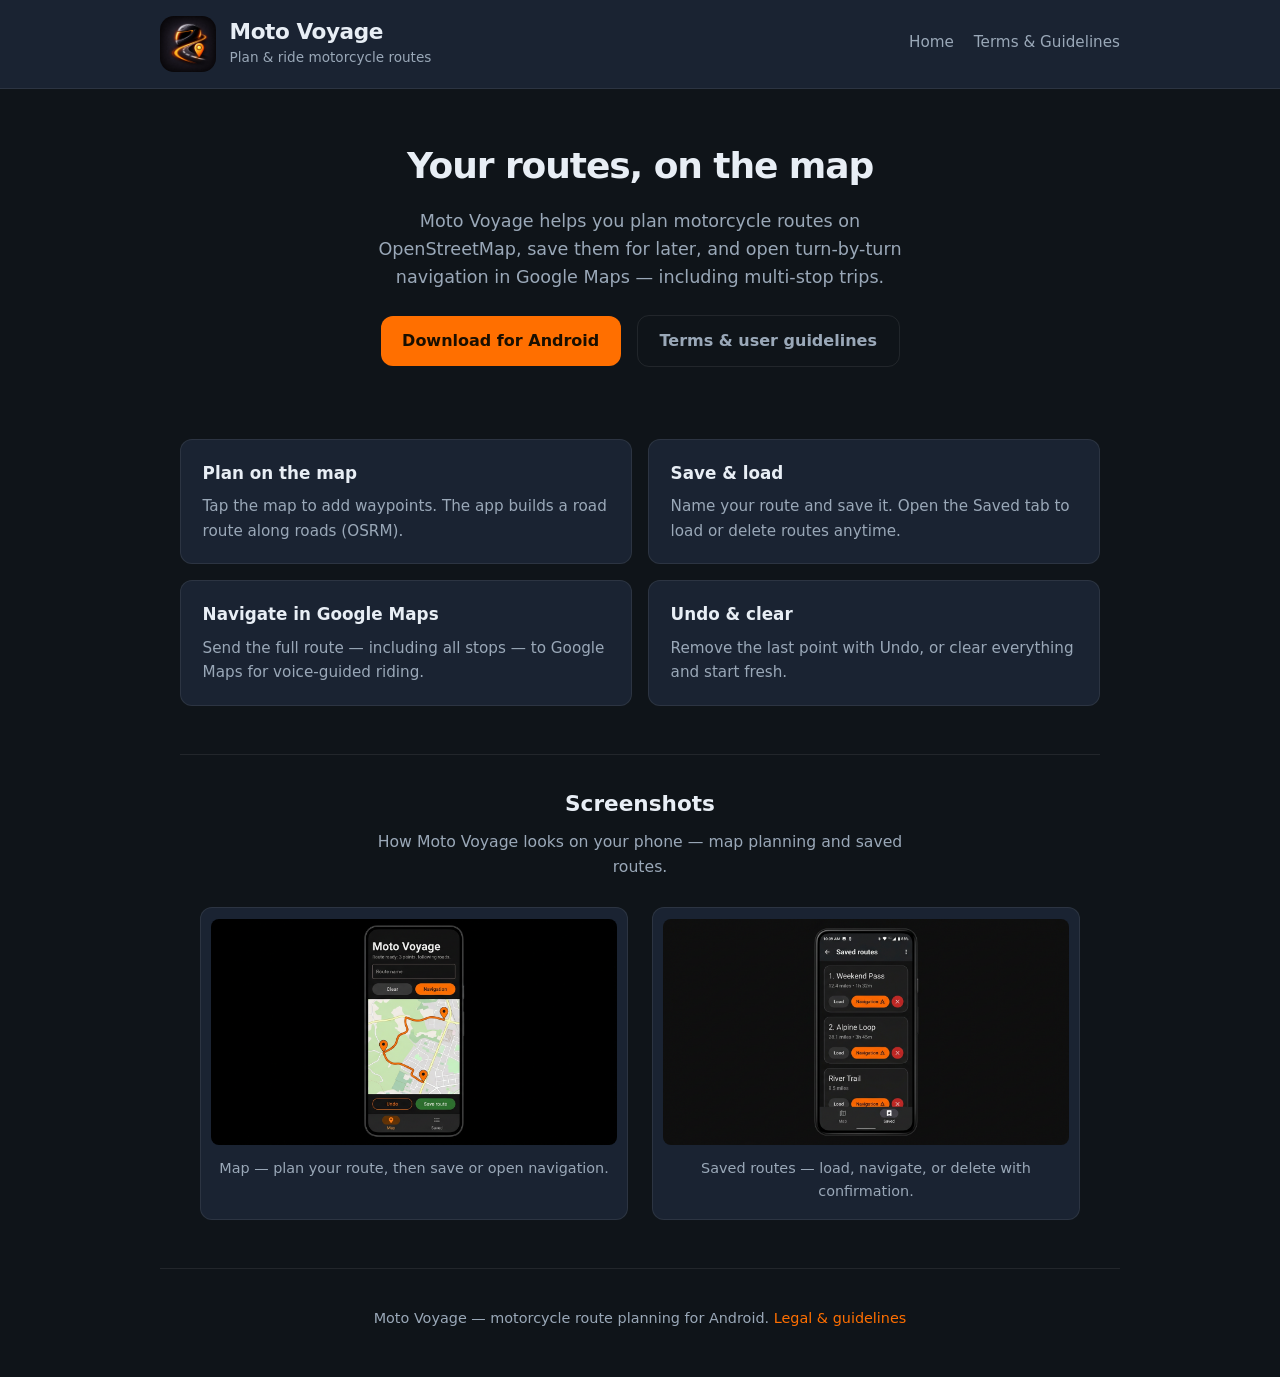
==== index.html @ ddecb9a0 "added screenshots to main page" ====
<!DOCTYPE html>
<html lang="en">
<head>
  <meta charset="utf-8">
  <meta name="viewport" content="width=device-width, initial-scale=1">
  <title>Moto Voyage — Plan &amp; ride motorcycle routes</title>
  <meta name="description" content="Moto Voyage: plan motorcycle routes on OpenStreetMap, save them, and open turn-by-turn navigation in Google Maps.">
  <link rel="stylesheet" href="styles.css">
</head>
<body>
  <header class="site-header">
    <div class="header-inner">
      <a class="brand" href="index.html">
        <img class="brand-icon" src="assets/app-icon.png" alt="" width="56" height="56">
        <div class="brand-text">
          <span class="brand-title">Moto Voyage</span>
          <span class="brand-tagline">Plan &amp; ride motorcycle routes</span>
        </div>
      </a>
      <nav class="site-nav" aria-label="Main">
        <a href="index.html">Home</a>
        <a href="legal.html">Terms &amp; Guidelines</a>
      </nav>
    </div>
  </header>

  <main>
    <section class="hero">
      <h1>Your routes, on the map</h1>
      <p class="lead">
        Moto Voyage helps you plan motorcycle routes on OpenStreetMap, save them for later,
        and open turn-by-turn navigation in Google Maps — including multi-stop trips.
      </p>
      <div class="cta-row">
        <a class="btn btn-primary" href="MotoVoyage.apk" download>Download for Android</a>
        <a class="btn btn-secondary" href="legal.html">Terms &amp; user guidelines</a>
      </div>
    </section>

    <section class="features" aria-label="Features">
      <article class="feature">
        <h2>Plan on the map</h2>
        <p>Tap the map to add waypoints. The app builds a road route along roads (OSRM).</p>
      </article>
      <article class="feature">
        <h2>Save &amp; load</h2>
        <p>Name your route and save it. Open the Saved tab to load or delete routes anytime.</p>
      </article>
      <article class="feature">
        <h2>Navigate in Google Maps</h2>
        <p>Send the full route — including all stops — to Google Maps for voice-guided riding.</p>
      </article>
      <article class="feature">
        <h2>Undo &amp; clear</h2>
        <p>Remove the last point with Undo, or clear everything and start fresh.</p>
      </article>
    </section>

    <section class="screenshots" aria-labelledby="screenshots-heading">
      <h2 id="screenshots-heading">Screenshots</h2>
      <p class="screenshots-intro">How Moto Voyage looks on your phone — map planning and saved routes.</p>
      <div class="screenshot-grid">
        <figure class="shot">
          <img src="assets/screenshots/screen-map.png" width="412" height="915" alt="Moto Voyage map tab: route name field, Clear and Navigation buttons, map with a motorcycle route, Undo and Save route, bottom Map and Saved tabs.">
          <figcaption>Map — plan your route, then save or open navigation.</figcaption>
        </figure>
        <figure class="shot">
          <img src="assets/screenshots/screen-saved.png" width="412" height="915" alt="Moto Voyage saved routes: list with Load, Navigation, and delete, plus delete confirmation dialog.">
          <figcaption>Saved routes — load, navigate, or delete with confirmation.</figcaption>
        </figure>
      </div>
    </section>
  </main>

  <footer class="site-footer">
    <p>Moto Voyage — motorcycle route planning for Android. <a href="legal.html">Legal &amp; guidelines</a></p>
  </footer>
</body>
</html>
---- styles.css ----
/* Moto Voyage — landing + legal */
:root {
  --bg: #0f1419;
  --surface: #1a2332;
  --text: #e8eef5;
  --muted: #9aa8b8;
  --accent: #ff6f00;
  --accent-hover: #ff8533;
  --border: rgba(255, 255, 255, 0.08);
  --radius: 12px;
  --font: system-ui, -apple-system, "Segoe UI", Roboto, sans-serif;
}

*,
*::before,
*::after {
  box-sizing: border-box;
}

html {
  scroll-behavior: smooth;
}

body {
  margin: 0;
  min-height: 100vh;
  font-family: var(--font);
  background: var(--bg);
  color: var(--text);
  line-height: 1.6;
}

a {
  color: var(--accent);
  text-decoration: none;
}

a:hover {
  text-decoration: underline;
  color: var(--accent-hover);
}

.site-header {
  border-bottom: 1px solid var(--border);
  padding: 1rem 1.25rem;
  background: var(--surface);
}

.header-inner {
  max-width: 960px;
  margin: 0 auto;
  display: flex;
  flex-wrap: wrap;
  align-items: center;
  gap: 1rem 1.5rem;
}

.brand {
  display: flex;
  align-items: center;
  gap: 0.85rem;
  text-decoration: none;
  color: inherit;
}

.brand:hover {
  text-decoration: none;
  opacity: 0.95;
}

.brand-icon {
  width: 56px;
  height: 56px;
  border-radius: 14px;
  object-fit: cover;
  flex-shrink: 0;
}

.brand-text {
  display: flex;
  flex-direction: column;
  gap: 0.1rem;
}

.brand-title {
  font-size: 1.35rem;
  font-weight: 700;
  letter-spacing: -0.02em;
  line-height: 1.2;
}

.brand-tagline {
  font-size: 0.85rem;
  color: var(--muted);
  font-weight: 500;
}

.site-nav {
  display: flex;
  flex-wrap: wrap;
  align-items: center;
  gap: 0.75rem 1.25rem;
  width: 100%;
  padding-top: 0.25rem;
  border-top: 1px solid var(--border);
  margin-top: 0.25rem;
  padding-left: 0;
}

@media (min-width: 640px) {
  .site-header .header-inner {
    flex-wrap: nowrap;
    align-items: flex-start;
  }

  .site-nav {
    width: auto;
    margin-left: auto;
    margin-top: 0;
    padding-top: 0.85rem;
    border-top: none;
    justify-content: flex-end;
  }
}

.site-nav a {
  color: var(--muted);
  font-size: 0.95rem;
  font-weight: 500;
}

.site-nav a:hover {
  color: var(--accent);
}

main {
  max-width: 960px;
  margin: 0 auto;
  padding: 2rem 1.25rem 3rem;
}

.hero {
  text-align: center;
  padding: 1rem 0 2rem;
}

.hero h1 {
  font-size: clamp(1.75rem, 4vw, 2.25rem);
  font-weight: 700;
  margin: 0 0 0.75rem;
  letter-spacing: -0.03em;
}

.lead {
  font-size: 1.1rem;
  color: var(--muted);
  max-width: 36rem;
  margin: 0 auto 1.5rem;
}

.cta-row {
  display: flex;
  flex-wrap: wrap;
  gap: 1rem;
  justify-content: center;
  align-items: center;
}

.btn {
  display: inline-flex;
  align-items: center;
  justify-content: center;
  gap: 0.5rem;
  padding: 0.75rem 1.35rem;
  border-radius: var(--radius);
  font-weight: 600;
  font-size: 1rem;
  border: none;
  cursor: pointer;
  text-decoration: none;
  transition: background 0.15s ease, transform 0.1s ease;
}

.btn:hover {
  text-decoration: none;
}

.btn-primary {
  background: var(--accent);
  color: #1a0f00;
}

.btn-primary:hover {
  background: var(--accent-hover);
  color: #1a0f00;
}

.btn-secondary {
  background: transparent;
  color: var(--muted);
  border: 1px solid var(--border);
}

.btn-secondary:hover {
  color: var(--text);
  border-color: var(--muted);
}

.features {
  display: grid;
  gap: 1rem;
  margin-top: 2.5rem;
}

@media (min-width: 600px) {
  .features {
    grid-template-columns: repeat(2, 1fr);
  }
}

.feature {
  background: var(--surface);
  border: 1px solid var(--border);
  border-radius: var(--radius);
  padding: 1.25rem 1.35rem;
}

.feature h2 {
  font-size: 1.05rem;
  margin: 0 0 0.5rem;
  color: var(--text);
}

.feature p {
  margin: 0;
  font-size: 0.95rem;
  color: var(--muted);
}

.screenshots {
  margin-top: 3rem;
  padding-top: 2rem;
  border-top: 1px solid var(--border);
}

.screenshots h2 {
  font-size: 1.35rem;
  margin: 0 0 0.5rem;
  text-align: center;
}

.screenshots-intro {
  text-align: center;
  color: var(--muted);
  font-size: 0.98rem;
  max-width: 36rem;
  margin: 0 auto 1.75rem;
}

.screenshot-grid {
  display: grid;
  gap: 1.75rem;
  max-width: 420px;
  margin: 0 auto;
}

@media (min-width: 768px) {
  .screenshot-grid {
    grid-template-columns: repeat(2, 1fr);
    max-width: 880px;
    gap: 1.5rem;
  }
}

.shot {
  margin: 0;
  background: var(--surface);
  border: 1px solid var(--border);
  border-radius: var(--radius);
  padding: 0.65rem;
  overflow: hidden;
}

.shot img {
  display: block;
  width: 100%;
  height: auto;
  border-radius: calc(var(--radius) - 4px);
  vertical-align: middle;
}

.shot figcaption {
  padding: 0.75rem 0.35rem 0.35rem;
  font-size: 0.9rem;
  color: var(--muted);
  text-align: center;
}

.site-footer {
  max-width: 960px;
  margin: 0 auto;
  padding: 1.5rem 1.25rem 2rem;
  border-top: 1px solid var(--border);
  font-size: 0.9rem;
  color: var(--muted);
  text-align: center;
}

.legal-page main {
  text-align: left;
}

.legal-page h1 {
  font-size: 1.75rem;
  margin-bottom: 0.5rem;
}

.legal-page .updated {
  color: var(--muted);
  font-size: 0.9rem;
  margin-bottom: 2rem;
}

.legal-page h2 {
  font-size: 1.2rem;
  margin-top: 2rem;
  margin-bottom: 0.75rem;
  color: var(--text);
}

.legal-page h3 {
  font-size: 1.05rem;
  margin-top: 1.25rem;
  margin-bottom: 0.5rem;
}

.legal-page p,
.legal-page li {
  color: var(--muted);
  font-size: 0.95rem;
}

.legal-page ul {
  padding-left: 1.25rem;
}

.legal-page a {
  word-break: break-word;
}
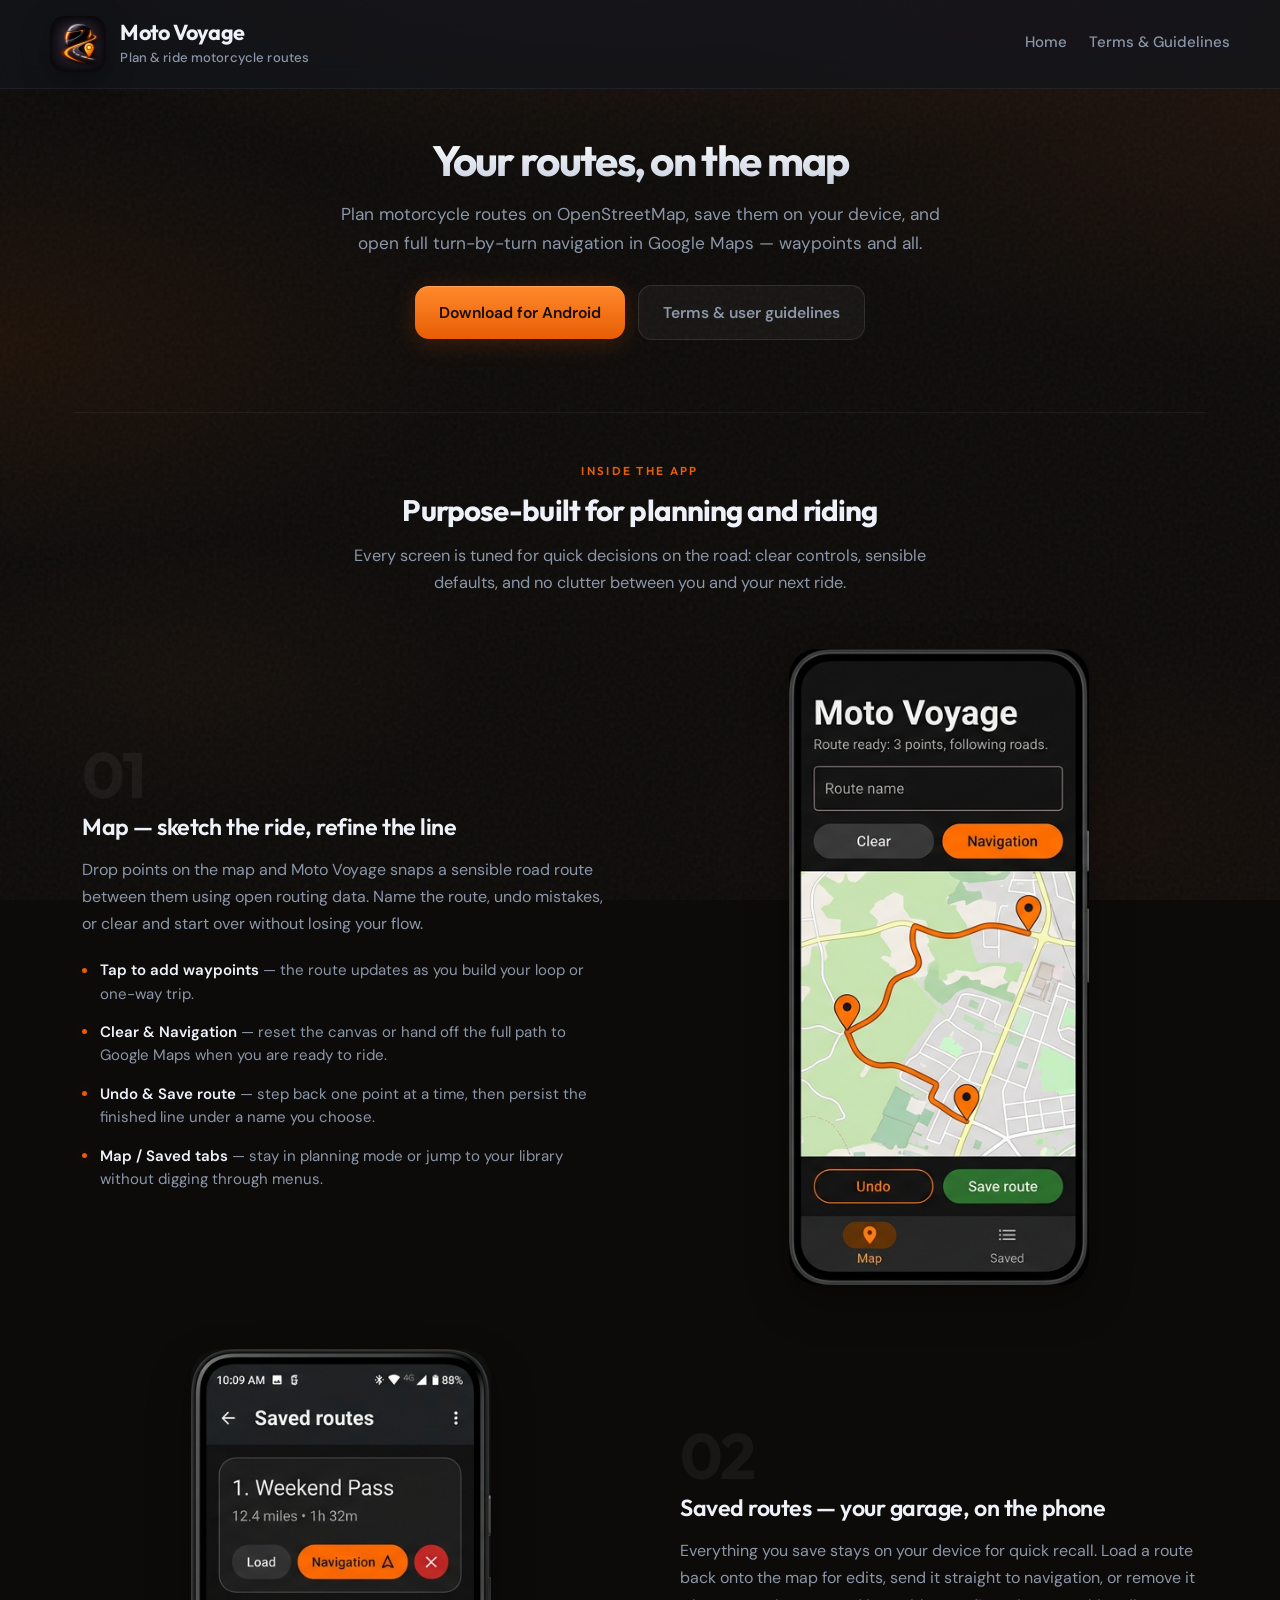
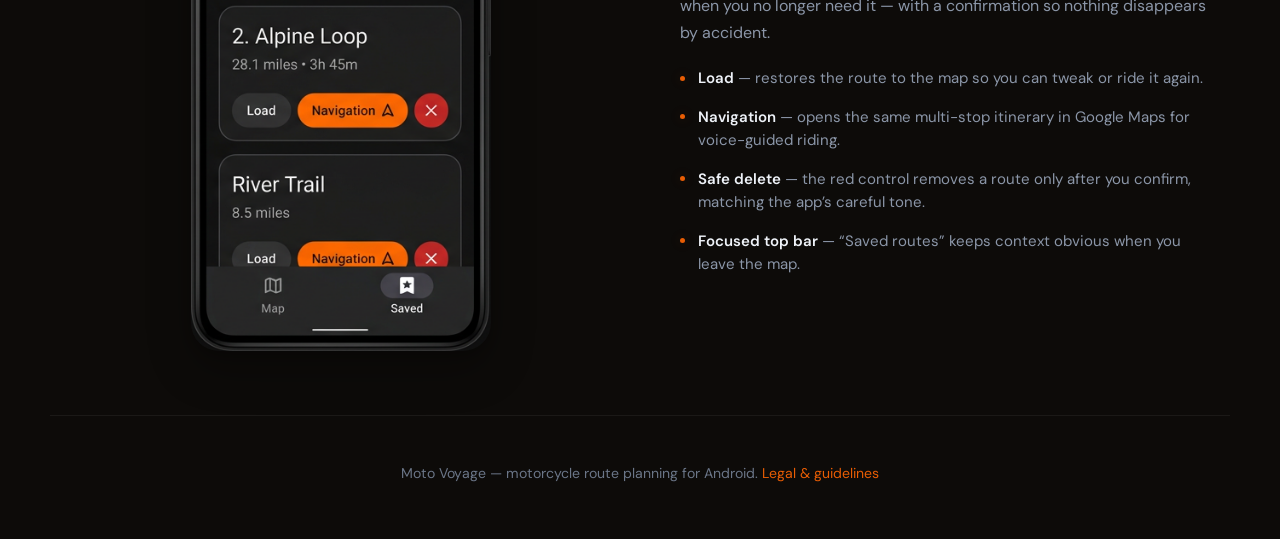
==== commit 1f2a081d: "new version" ====
--- a/index.html
+++ b/index.html
@@ -5,9 +5,13 @@
   <meta name="viewport" content="width=device-width, initial-scale=1">
   <title>Moto Voyage — Plan &amp; ride motorcycle routes</title>
   <meta name="description" content="Moto Voyage: plan motorcycle routes on OpenStreetMap, save them, and open turn-by-turn navigation in Google Maps.">
+  <link rel="preconnect" href="https://fonts.googleapis.com">
+  <link rel="preconnect" href="https://fonts.gstatic.com" crossorigin>
+  <link href="https://fonts.googleapis.com/css2?family=DM+Sans:ital,opsz,wght@0,9..40,400;0,9..40,500;0,9..40,600;0,9..40,700&family=Outfit:wght@400;500;600;700&display=swap" rel="stylesheet">
   <link rel="stylesheet" href="styles.css">
 </head>
 <body>
+  <div class="page-bg" aria-hidden="true"></div>
   <header class="site-header">
     <div class="header-inner">
       <a class="brand" href="index.html">
@@ -28,8 +32,8 @@
     <section class="hero">
       <h1>Your routes, on the map</h1>
       <p class="lead">
-        Moto Voyage helps you plan motorcycle routes on OpenStreetMap, save them for later,
-        and open turn-by-turn navigation in Google Maps — including multi-stop trips.
+        Plan motorcycle routes on OpenStreetMap, save them on your device, and open
+        full turn-by-turn navigation in Google Maps — waypoints and all.
       </p>
       <div class="cta-row">
         <a class="btn btn-primary" href="MotoVoyage.apk" download>Download for Android</a>
@@ -37,38 +41,59 @@
       </div>
     </section>
 
-    <section class="features" aria-label="Features">
-      <article class="feature">
-        <h2>Plan on the map</h2>
-        <p>Tap the map to add waypoints. The app builds a road route along roads (OSRM).</p>
+    <section class="showcase" aria-labelledby="showcase-heading">
+      <header class="showcase-header">
+        <p class="eyebrow">Inside the app</p>
+        <h2 id="showcase-heading">Purpose-built for planning and riding</h2>
+        <p class="showcase-lead">
+          Every screen is tuned for quick decisions on the road: clear controls, sensible defaults,
+          and no clutter between you and your next ride.
+        </p>
+      </header>
+
+      <article class="showcase-row">
+        <div class="showcase-copy">
+          <span class="showcase-index" aria-hidden="true">01</span>
+          <h3 class="showcase-title">Map — sketch the ride, refine the line</h3>
+          <p class="showcase-desc">
+            Drop points on the map and Moto Voyage snaps a sensible road route between them using
+            open routing data. Name the route, undo mistakes, or clear and start over without losing your flow.
+          </p>
+          <ul class="showcase-points">
+            <li><strong>Tap to add waypoints</strong> — the route updates as you build your loop or one-way trip.</li>
+            <li><strong>Clear &amp; Navigation</strong> — reset the canvas or hand off the full path to Google Maps when you are ready to ride.</li>
+            <li><strong>Undo &amp; Save route</strong> — step back one point at a time, then persist the finished line under a name you choose.</li>
+            <li><strong>Map / Saved tabs</strong> — stay in planning mode or jump to your library without digging through menus.</li>
+          </ul>
+        </div>
+        <div class="showcase-visual">
+          <div class="phone-screen">
+            <img src="assets/screenshots/screen-map.png" width="412" height="915" alt="Moto Voyage map tab: route name field, Clear and Navigation buttons, map with a motorcycle route, Undo and Save route, bottom Map and Saved tabs.">
+          </div>
+        </div>
       </article>
-      <article class="feature">
-        <h2>Save &amp; load</h2>
-        <p>Name your route and save it. Open the Saved tab to load or delete routes anytime.</p>
+
+      <article class="showcase-row showcase-row--reverse">
+        <div class="showcase-copy">
+          <span class="showcase-index" aria-hidden="true">02</span>
+          <h3 class="showcase-title">Saved routes — your garage, on the phone</h3>
+          <p class="showcase-desc">
+            Everything you save stays on your device for quick recall. Load a route back onto the map for edits,
+            send it straight to navigation, or remove it when you no longer need it — with a confirmation so nothing disappears by accident.
+          </p>
+          <ul class="showcase-points">
+            <li><strong>Load</strong> — restores the route to the map so you can tweak or ride it again.</li>
+            <li><strong>Navigation</strong> — opens the same multi-stop itinerary in Google Maps for voice-guided riding.</li>
+            <li><strong>Safe delete</strong> — the red control removes a route only after you confirm, matching the app’s careful tone.</li>
+            <li><strong>Focused top bar</strong> — “Saved routes” keeps context obvious when you leave the map.</li>
+          </ul>
+        </div>
+        <div class="showcase-visual">
+          <div class="phone-screen">
+            <img src="assets/screenshots/screen-saved.png" width="412" height="915" alt="Moto Voyage saved routes: list with Load, Navigation, and delete, plus delete confirmation dialog.">
+          </div>
+        </div>
       </article>
-      <article class="feature">
-        <h2>Navigate in Google Maps</h2>
-        <p>Send the full route — including all stops — to Google Maps for voice-guided riding.</p>
-      </article>
-      <article class="feature">
-        <h2>Undo &amp; clear</h2>
-        <p>Remove the last point with Undo, or clear everything and start fresh.</p>
-      </article>
-    </section>
-
-    <section class="screenshots" aria-labelledby="screenshots-heading">
-      <h2 id="screenshots-heading">Screenshots</h2>
-      <p class="screenshots-intro">How Moto Voyage looks on your phone — map planning and saved routes.</p>
-      <div class="screenshot-grid">
-        <figure class="shot">
-          <img src="assets/screenshots/screen-map.png" width="412" height="915" alt="Moto Voyage map tab: route name field, Clear and Navigation buttons, map with a motorcycle route, Undo and Save route, bottom Map and Saved tabs.">
-          <figcaption>Map — plan your route, then save or open navigation.</figcaption>
-        </figure>
-        <figure class="shot">
-          <img src="assets/screenshots/screen-saved.png" width="412" height="915" alt="Moto Voyage saved routes: list with Load, Navigation, and delete, plus delete confirmation dialog.">
-          <figcaption>Saved routes — load, navigate, or delete with confirmation.</figcaption>
-        </figure>
-      </div>
     </section>
   </main>
 
--- a/styles.css
+++ b/styles.css
@@ -1,14 +1,22 @@
 /* Moto Voyage — landing + legal */
 :root {
-  --bg: #0f1419;
-  --surface: #1a2332;
-  --text: #e8eef5;
-  --muted: #9aa8b8;
-  --accent: #ff6f00;
-  --accent-hover: #ff8533;
-  --border: rgba(255, 255, 255, 0.08);
-  --radius: 12px;
-  --font: system-ui, -apple-system, "Segoe UI", Roboto, sans-serif;
+  --bg: #0a0c10;
+  --bg-elevated: #12151c;
+  --surface: #161a22;
+  --text: #eef2f8;
+  --muted: #8b96a8;
+  --muted-soft: #6b7688;
+  --accent: #e85d04;
+  --accent-soft: rgba(232, 93, 4, 0.14);
+  --accent-glow: rgba(232, 93, 4, 0.22);
+  --border: rgba(255, 255, 255, 0.06);
+  --border-strong: rgba(255, 255, 255, 0.1);
+  --radius: 14px;
+  --radius-lg: 22px;
+  --font-sans: "DM Sans", system-ui, -apple-system, "Segoe UI", sans-serif;
+  --font-display: "Outfit", var(--font-sans);
+  /* Light lift only — avoids a heavy dark “halo” around the phone */
+  --shadow-phone: 0 18px 44px rgba(0, 0, 0, 0.28), 0 4px 12px rgba(0, 0, 0, 0.18);
 }
 
 *,
@@ -24,30 +32,74 @@
 body {
   margin: 0;
   min-height: 100vh;
-  font-family: var(--font);
-  background: var(--bg);
-  color: var(--text);
-  line-height: 1.6;
+  font-family: var(--font-sans);
+  font-size: 1rem;
+  background: #0d0b09;
+  color: var(--text);
+  line-height: 1.65;
+  -webkit-font-smoothing: antialiased;
+}
+
+/* Warm, lightly textured backdrop — orange tint, restrained */
+.page-bg {
+  position: fixed;
+  inset: 0;
+  z-index: -1;
+  pointer-events: none;
+  background-color: #0d0b09;
+  background-image:
+    radial-gradient(ellipse 110% 65% at 50% -18%, rgba(232, 110, 45, 0.14), transparent 58%),
+    radial-gradient(ellipse 85% 55% at 100% 12%, rgba(200, 85, 30, 0.09), transparent 52%),
+    radial-gradient(ellipse 75% 50% at 0% 38%, rgba(232, 93, 4, 0.075), transparent 50%),
+    radial-gradient(ellipse 70% 45% at 85% 92%, rgba(160, 65, 25, 0.06), transparent 48%),
+    radial-gradient(ellipse 50% 35% at 15% 75%, rgba(232, 120, 60, 0.04), transparent 45%);
+}
+
+.page-bg::before {
+  content: "";
+  position: absolute;
+  inset: 0;
+  opacity: 0.045;
+  background-image: url("data:image/svg+xml,%3Csvg viewBox='0 0 256 256' xmlns='http://www.w3.org/2000/svg'%3E%3Cfilter id='n'%3E%3CfeTurbulence type='fractalNoise' baseFrequency='0.85' numOctaves='4' stitchTiles='stitch'/%3E%3C/filter%3E%3Crect width='100%25' height='100%25' filter='url(%23n)'/%3E%3C/svg%3E");
+  pointer-events: none;
+}
+
+.page-bg::after {
+  content: "";
+  position: absolute;
+  inset: 0;
+  opacity: 0.35;
+  background-image: repeating-linear-gradient(
+    -18deg,
+    transparent,
+    transparent 3px,
+    rgba(232, 100, 40, 0.018) 3px,
+    rgba(232, 100, 40, 0.018) 4px
+  );
+  mix-blend-mode: soft-light;
+  pointer-events: none;
 }
 
 a {
   color: var(--accent);
   text-decoration: none;
+  transition: color 0.15s ease, opacity 0.15s ease;
 }
 
 a:hover {
-  text-decoration: underline;
-  color: var(--accent-hover);
+  color: #ff8f3c;
 }
 
 .site-header {
   border-bottom: 1px solid var(--border);
-  padding: 1rem 1.25rem;
-  background: var(--surface);
+  padding: 1rem 1.5rem;
+  background: rgba(18, 21, 28, 0.72);
+  backdrop-filter: blur(14px);
+  -webkit-backdrop-filter: blur(14px);
 }
 
 .header-inner {
-  max-width: 960px;
+  max-width: 1180px;
   margin: 0 auto;
   display: flex;
   flex-wrap: wrap;
@@ -58,53 +110,55 @@
 .brand {
   display: flex;
   align-items: center;
-  gap: 0.85rem;
+  gap: 0.9rem;
   text-decoration: none;
   color: inherit;
 }
 
 .brand:hover {
   text-decoration: none;
-  opacity: 0.95;
+  opacity: 0.92;
 }
 
 .brand-icon {
   width: 56px;
   height: 56px;
-  border-radius: 14px;
+  border-radius: 15px;
   object-fit: cover;
   flex-shrink: 0;
+  box-shadow: 0 8px 28px rgba(0, 0, 0, 0.35);
 }
 
 .brand-text {
   display: flex;
   flex-direction: column;
-  gap: 0.1rem;
+  gap: 0.12rem;
 }
 
 .brand-title {
+  font-family: var(--font-display);
   font-size: 1.35rem;
   font-weight: 700;
-  letter-spacing: -0.02em;
-  line-height: 1.2;
+  letter-spacing: -0.03em;
+  line-height: 1.15;
 }
 
 .brand-tagline {
-  font-size: 0.85rem;
+  font-size: 0.82rem;
   color: var(--muted);
   font-weight: 500;
+  letter-spacing: 0.01em;
 }
 
 .site-nav {
   display: flex;
   flex-wrap: wrap;
   align-items: center;
-  gap: 0.75rem 1.25rem;
+  gap: 0.65rem 1.35rem;
   width: 100%;
-  padding-top: 0.25rem;
+  padding-top: 0.35rem;
   border-top: 1px solid var(--border);
-  margin-top: 0.25rem;
-  padding-left: 0;
+  margin-top: 0.35rem;
 }
 
 @media (min-width: 640px) {
@@ -125,43 +179,51 @@
 
 .site-nav a {
   color: var(--muted);
-  font-size: 0.95rem;
+  font-size: 0.94rem;
   font-weight: 500;
 }
 
 .site-nav a:hover {
-  color: var(--accent);
+  color: var(--text);
 }
 
 main {
-  max-width: 960px;
+  max-width: 1180px;
   margin: 0 auto;
-  padding: 2rem 1.25rem 3rem;
+  padding: 2.5rem 1.5rem 4rem;
 }
 
 .hero {
   text-align: center;
-  padding: 1rem 0 2rem;
+  padding: 0.5rem 0 1rem;
+  max-width: 40rem;
+  margin: 0 auto;
 }
 
 .hero h1 {
-  font-size: clamp(1.75rem, 4vw, 2.25rem);
+  font-family: var(--font-display);
+  font-size: clamp(2rem, 4.5vw, 2.65rem);
   font-weight: 700;
-  margin: 0 0 0.75rem;
-  letter-spacing: -0.03em;
+  margin: 0 0 1rem;
+  letter-spacing: -0.04em;
+  line-height: 1.12;
+  background: linear-gradient(180deg, #fff 0%, #c8d0e0 100%);
+  -webkit-background-clip: text;
+  background-clip: text;
+  color: transparent;
 }
 
 .lead {
-  font-size: 1.1rem;
-  color: var(--muted);
-  max-width: 36rem;
-  margin: 0 auto 1.5rem;
+  font-size: 1.08rem;
+  color: var(--muted);
+  margin: 0 auto 1.75rem;
+  line-height: 1.65;
 }
 
 .cta-row {
   display: flex;
   flex-wrap: wrap;
-  gap: 1rem;
+  gap: 0.85rem;
   justify-content: center;
   align-items: center;
 }
@@ -171,167 +233,336 @@
   align-items: center;
   justify-content: center;
   gap: 0.5rem;
-  padding: 0.75rem 1.35rem;
+  padding: 0.82rem 1.5rem;
   border-radius: var(--radius);
+  font-family: var(--font-sans);
   font-weight: 600;
-  font-size: 1rem;
+  font-size: 0.98rem;
   border: none;
   cursor: pointer;
   text-decoration: none;
-  transition: background 0.15s ease, transform 0.1s ease;
+  transition: transform 0.12s ease, box-shadow 0.2s ease, background 0.15s ease, border-color 0.15s ease;
 }
 
 .btn:hover {
   text-decoration: none;
 }
 
+.btn:active {
+  transform: scale(0.98);
+}
+
 .btn-primary {
+  background: linear-gradient(180deg, #ff8a2c 0%, var(--accent) 100%);
+  color: #1a0d00;
+  box-shadow: 0 4px 24px var(--accent-glow), 0 1px 0 rgba(255, 255, 255, 0.2) inset;
+}
+
+.btn-primary:hover {
+  background: linear-gradient(180deg, #ffa04a 0%, #f07010 100%);
+  color: #1a0d00;
+  box-shadow: 0 6px 32px rgba(232, 93, 4, 0.35);
+}
+
+.btn-secondary {
+  background: rgba(255, 255, 255, 0.04);
+  color: var(--muted);
+  border: 1px solid var(--border-strong);
+}
+
+.btn-secondary:hover {
+  color: var(--text);
+  border-color: rgba(255, 255, 255, 0.18);
+  background: rgba(255, 255, 255, 0.06);
+}
+
+/* —— Showcase (alternating feature + device) —— */
+.showcase {
+  margin-top: 3.5rem;
+  padding-top: 3rem;
+  border-top: 1px solid var(--border);
+}
+
+.showcase-header {
+  text-align: center;
+  max-width: 36rem;
+  margin: 0 auto 3.25rem;
+}
+
+.eyebrow {
+  font-family: var(--font-display);
+  font-size: 0.72rem;
+  font-weight: 600;
+  letter-spacing: 0.2em;
+  text-transform: uppercase;
+  color: var(--accent);
+  margin: 0 0 0.85rem;
+}
+
+.showcase-header h2 {
+  font-family: var(--font-display);
+  font-size: clamp(1.5rem, 3vw, 1.85rem);
+  font-weight: 700;
+  letter-spacing: -0.03em;
+  margin: 0 0 0.9rem;
+  line-height: 1.2;
+  color: var(--text);
+}
+
+.showcase-lead {
+  margin: 0;
+  font-size: 1.02rem;
+  color: var(--muted);
+  line-height: 1.65;
+}
+
+.showcase-row {
+  display: grid;
+  gap: 2.5rem;
+  align-items: center;
+  margin-bottom: 4rem;
+}
+
+.showcase-row:last-child {
+  margin-bottom: 0;
+}
+
+@media (min-width: 900px) {
+  .showcase-row {
+    grid-template-columns: minmax(0, 1fr) minmax(0, 1fr);
+    gap: 2.5rem min(5vw, 4.5rem);
+    align-items: center;
+  }
+
+  .showcase-row--reverse {
+    grid-template-columns: minmax(0, 1fr) minmax(0, 1fr);
+  }
+
+  .showcase-row--reverse .showcase-copy {
+    order: 2;
+  }
+
+  .showcase-row--reverse .showcase-visual {
+    order: 1;
+  }
+}
+
+.showcase-copy {
+  position: relative;
+  padding-left: 0;
+}
+
+@media (min-width: 900px) {
+  .showcase-copy {
+    padding-left: 0.5rem;
+  }
+}
+
+.showcase-index {
+  display: block;
+  font-family: var(--font-display);
+  font-size: clamp(3rem, 6vw, 4rem);
+  font-weight: 700;
+  line-height: 1;
+  letter-spacing: -0.05em;
+  color: rgba(255, 255, 255, 0.05);
+  margin-bottom: 0.35rem;
+  user-select: none;
+}
+
+.showcase-title {
+  font-family: var(--font-display);
+  font-size: clamp(1.25rem, 2.2vw, 1.45rem);
+  font-weight: 600;
+  letter-spacing: -0.02em;
+  margin: 0 0 0.85rem;
+  line-height: 1.3;
+  color: var(--text);
+}
+
+.showcase-desc {
+  margin: 0 0 1.35rem;
+  font-size: 1rem;
+  color: var(--muted);
+  line-height: 1.7;
+}
+
+.showcase-points {
+  margin: 0;
+  padding: 0;
+  list-style: none;
+  display: flex;
+  flex-direction: column;
+  gap: 0.95rem;
+}
+
+.showcase-points li {
+  position: relative;
+  padding-left: 1.15rem;
+  font-size: 0.94rem;
+  color: var(--muted);
+  line-height: 1.55;
+}
+
+.showcase-points li::before {
+  content: "";
+  position: absolute;
+  left: 0;
+  top: 0.55em;
+  width: 5px;
+  height: 5px;
+  border-radius: 50%;
   background: var(--accent);
-  color: #1a0f00;
-}
-
-.btn-primary:hover {
-  background: var(--accent-hover);
-  color: #1a0f00;
-}
-
-.btn-secondary {
-  background: transparent;
-  color: var(--muted);
-  border: 1px solid var(--border);
-}
-
-.btn-secondary:hover {
-  color: var(--text);
-  border-color: var(--muted);
-}
-
-.features {
-  display: grid;
-  gap: 1rem;
-  margin-top: 2.5rem;
+  box-shadow: 0 0 12px var(--accent-glow);
+}
+
+.showcase-points strong {
+  color: var(--text);
+  font-weight: 600;
+}
+
+.showcase-visual {
+  display: flex;
+  justify-content: center;
+  align-items: center;
+  min-width: 0;
+}
+
+@media (min-width: 900px) {
+  .showcase-row .showcase-visual {
+    justify-content: flex-end;
+  }
+
+  .showcase-row--reverse .showcase-visual {
+    justify-content: flex-start;
+  }
+}
+
+/* Phone screenshots — capped so they sit smaller next to copy */
+.phone-screen {
+  width: 100%;
+  max-width: min(260px, 82vw);
+  margin: 0 auto;
 }
 
 @media (min-width: 600px) {
-  .features {
-    grid-template-columns: repeat(2, 1fr);
-  }
-}
-
-.feature {
+  .phone-screen {
+    max-width: min(280px, 52vw);
+  }
+}
+
+@media (min-width: 900px) {
+  .phone-screen {
+    max-width: min(300px, 34vw);
+  }
+}
+
+.phone-screen img {
+  display: block;
+  width: 100%;
+  height: auto;
+  /* Cropped assets are already phone-shaped; keep corners soft */
+  border-radius: 1.75rem;
+  box-shadow: var(--shadow-phone);
+  vertical-align: middle;
+}
+
+.site-footer {
+  max-width: 1180px;
+  margin: 0 auto;
+  padding: 2rem 1.5rem 2.5rem;
+  border-top: 1px solid var(--border);
+  font-size: 0.88rem;
+  color: var(--muted-soft);
+  text-align: center;
+}
+
+.legal-page main {
+  text-align: left;
+  max-width: 720px;
+}
+
+.legal-page h1 {
+  font-family: var(--font-display);
+  font-size: 1.75rem;
+  margin-bottom: 0.5rem;
+  letter-spacing: -0.03em;
+}
+
+.legal-page .updated {
+  color: var(--muted);
+  font-size: 0.9rem;
+  margin-bottom: 0.25rem;
+}
+
+.legal-page .legal-subtitle {
+  color: var(--muted);
+  font-size: 0.95rem;
+  margin: 0 0 2rem;
+  line-height: 1.55;
+}
+
+.legal-page .legal-toc {
   background: var(--surface);
   border: 1px solid var(--border);
   border-radius: var(--radius);
-  padding: 1.25rem 1.35rem;
-}
-
-.feature h2 {
-  font-size: 1.05rem;
-  margin: 0 0 0.5rem;
-  color: var(--text);
-}
-
-.feature p {
+  padding: 1.1rem 1.25rem 1.15rem;
+  margin-bottom: 2.25rem;
+}
+
+.legal-page .legal-toc-heading {
+  font-family: var(--font-display);
+  font-size: 0.78rem;
+  font-weight: 600;
+  letter-spacing: 0.12em;
+  text-transform: uppercase;
+  color: var(--muted-soft);
+  margin: 0 0 0.65rem;
+}
+
+.legal-page .legal-toc ul {
   margin: 0;
-  font-size: 0.95rem;
-  color: var(--muted);
-}
-
-.screenshots {
-  margin-top: 3rem;
-  padding-top: 2rem;
-  border-top: 1px solid var(--border);
-}
-
-.screenshots h2 {
-  font-size: 1.35rem;
-  margin: 0 0 0.5rem;
-  text-align: center;
-}
-
-.screenshots-intro {
-  text-align: center;
-  color: var(--muted);
-  font-size: 0.98rem;
-  max-width: 36rem;
-  margin: 0 auto 1.75rem;
-}
-
-.screenshot-grid {
-  display: grid;
-  gap: 1.75rem;
-  max-width: 420px;
-  margin: 0 auto;
-}
-
-@media (min-width: 768px) {
-  .screenshot-grid {
-    grid-template-columns: repeat(2, 1fr);
-    max-width: 880px;
-    gap: 1.5rem;
-  }
-}
-
-.shot {
-  margin: 0;
-  background: var(--surface);
-  border: 1px solid var(--border);
-  border-radius: var(--radius);
-  padding: 0.65rem;
-  overflow: hidden;
-}
-
-.shot img {
-  display: block;
-  width: 100%;
-  height: auto;
-  border-radius: calc(var(--radius) - 4px);
-  vertical-align: middle;
-}
-
-.shot figcaption {
-  padding: 0.75rem 0.35rem 0.35rem;
-  font-size: 0.9rem;
-  color: var(--muted);
-  text-align: center;
-}
-
-.site-footer {
-  max-width: 960px;
-  margin: 0 auto;
-  padding: 1.5rem 1.25rem 2rem;
-  border-top: 1px solid var(--border);
-  font-size: 0.9rem;
-  color: var(--muted);
-  text-align: center;
-}
-
-.legal-page main {
-  text-align: left;
-}
-
-.legal-page h1 {
-  font-size: 1.75rem;
-  margin-bottom: 0.5rem;
-}
-
-.legal-page .updated {
-  color: var(--muted);
-  font-size: 0.9rem;
-  margin-bottom: 2rem;
+  padding: 0;
+  list-style: none;
+}
+
+.legal-page .legal-toc li {
+  margin-bottom: 0.45rem;
+  font-size: 0.92rem;
+}
+
+.legal-page .legal-toc li:last-child {
+  margin-bottom: 0;
+}
+
+.legal-page .legal-toc a {
+  color: var(--text);
+  font-weight: 500;
+}
+
+.legal-page .legal-toc a:hover {
+  color: var(--accent);
 }
 
 .legal-page h2 {
+  font-family: var(--font-display);
   font-size: 1.2rem;
-  margin-top: 2rem;
-  margin-bottom: 0.75rem;
-  color: var(--text);
+  margin-top: 2.25rem;
+  margin-bottom: 0.65rem;
+  color: var(--text);
+  letter-spacing: -0.02em;
+}
+
+.legal-page h2:first-of-type {
+  margin-top: 0;
 }
 
 .legal-page h3 {
-  font-size: 1.05rem;
-  margin-top: 1.25rem;
-  margin-bottom: 0.5rem;
+  font-size: 1.02rem;
+  font-weight: 600;
+  margin-top: 1.35rem;
+  margin-bottom: 0.45rem;
+  color: var(--text);
 }
 
 .legal-page p,
@@ -341,7 +572,19 @@
 }
 
 .legal-page ul {
-  padding-left: 1.25rem;
+  padding-left: 1.35rem;
+}
+
+.legal-page li {
+  margin-bottom: 0.4rem;
+}
+
+.legal-page .legal-note {
+  font-size: 0.88rem;
+  color: var(--muted-soft);
+  margin-top: 2rem;
+  padding-top: 1.25rem;
+  border-top: 1px solid var(--border);
 }
 
 .legal-page a {
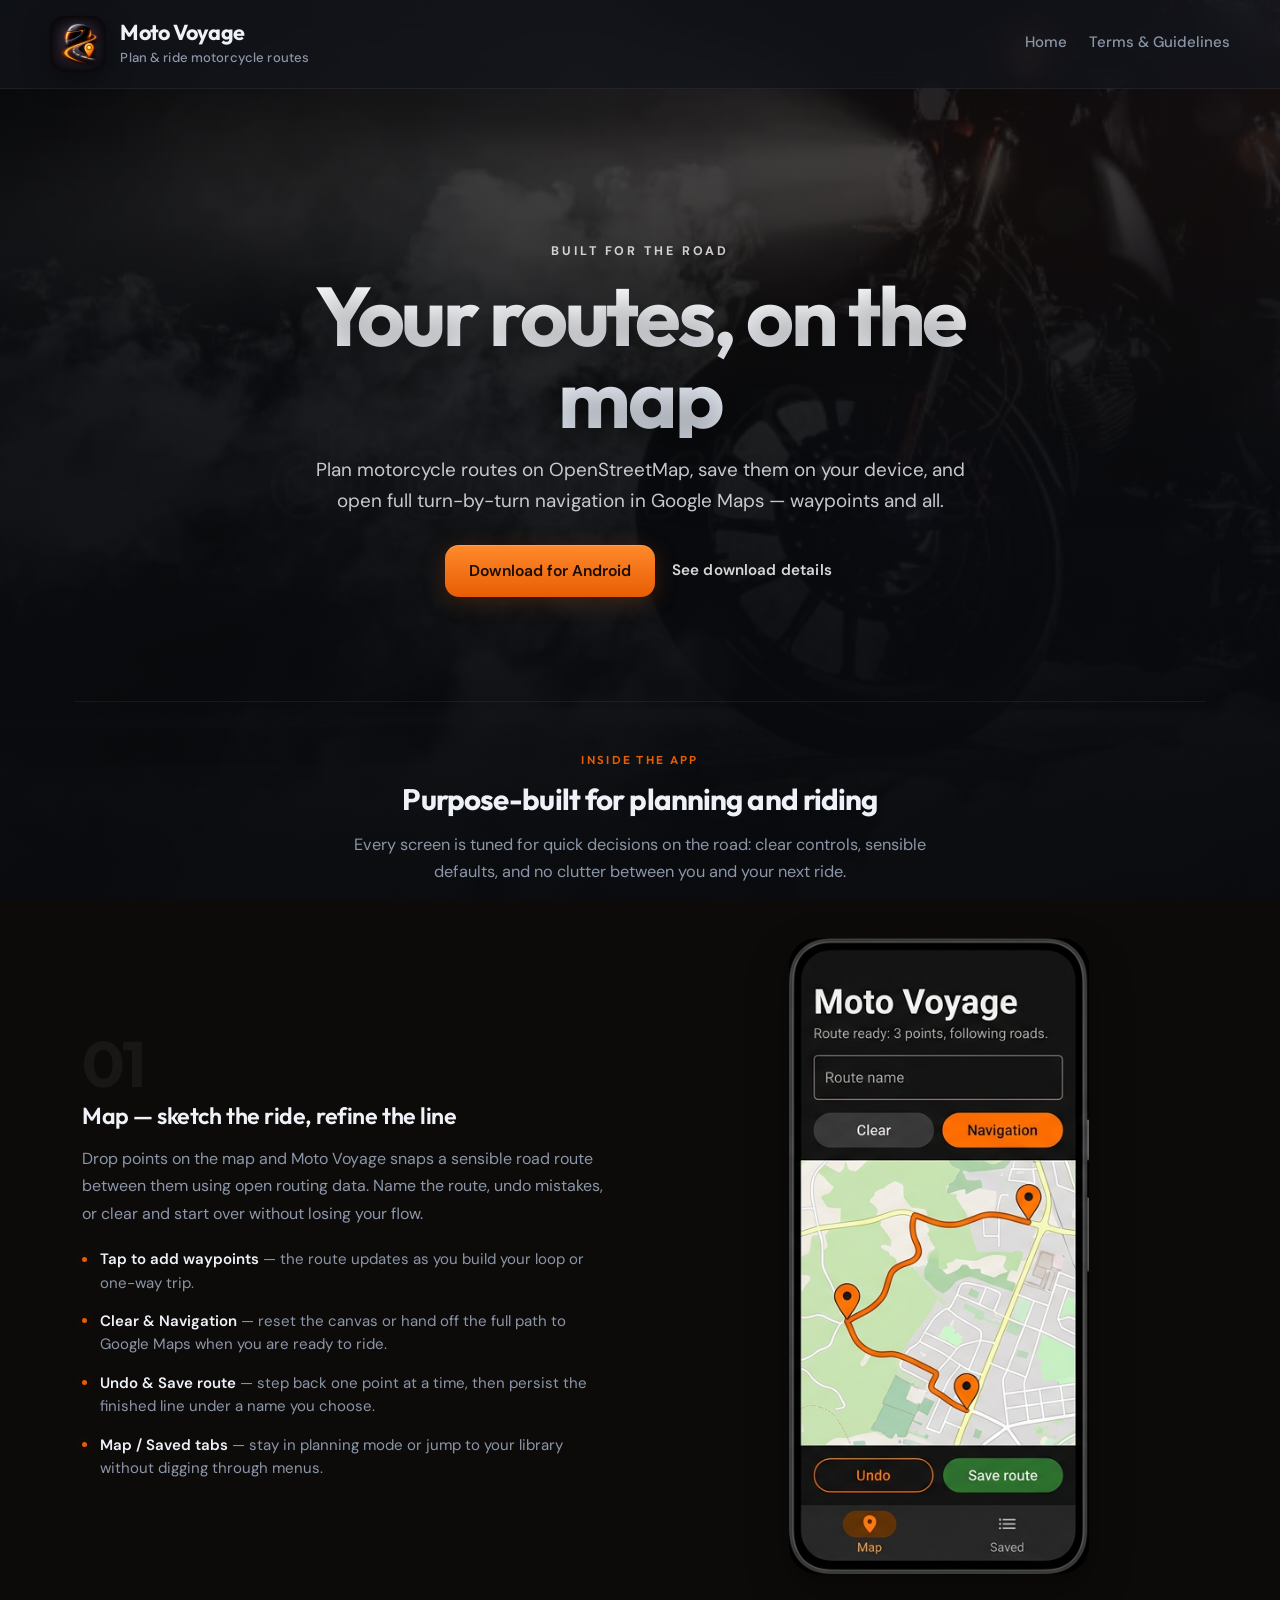
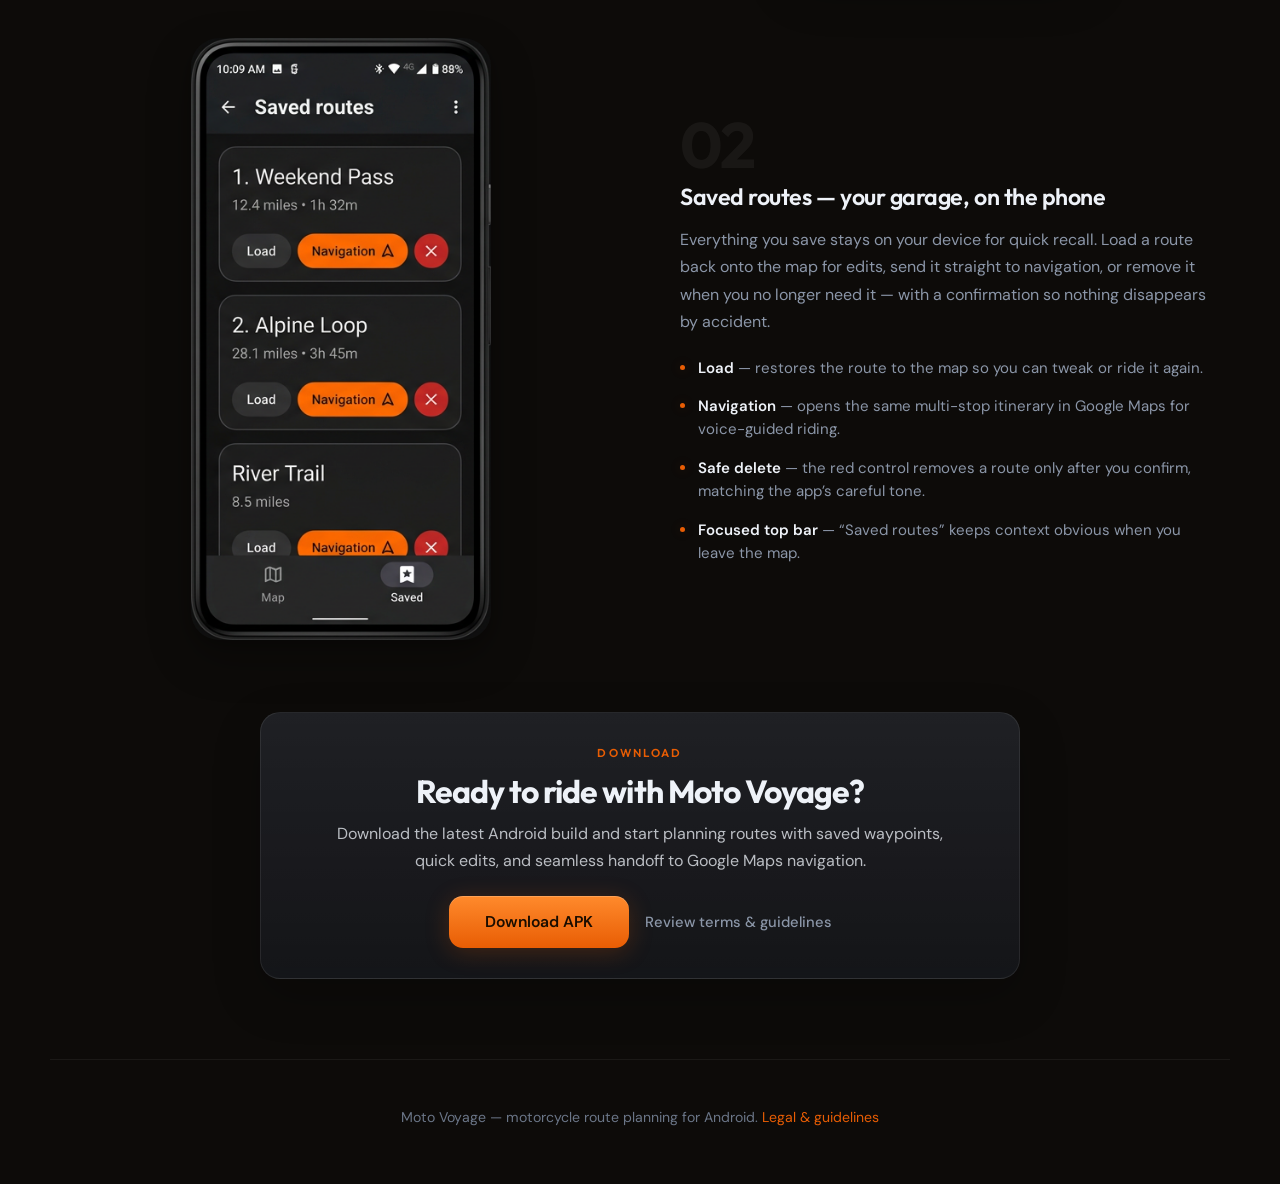
==== commit d5a50c30: "uprava Hafner" ====
--- a/index.html
+++ b/index.html
@@ -30,6 +30,7 @@
 
   <main>
     <section class="hero">
+      <p class="hero-kicker">Built for the road</p>
       <h1>Your routes, on the map</h1>
       <p class="lead">
         Plan motorcycle routes on OpenStreetMap, save them on your device, and open
@@ -37,7 +38,7 @@
       </p>
       <div class="cta-row">
         <a class="btn btn-primary" href="MotoVoyage.apk" download>Download for Android</a>
-        <a class="btn btn-secondary" href="legal.html">Terms &amp; user guidelines</a>
+        <a class="scroll-link" href="#download">See download details</a>
       </div>
     </section>
 
@@ -95,6 +96,21 @@
         </div>
       </article>
     </section>
+
+    <section class="download-section" id="download" aria-labelledby="download-heading">
+      <div class="download-card">
+        <p class="eyebrow">Download</p>
+        <h2 id="download-heading">Ready to ride with Moto Voyage?</h2>
+        <p class="download-copy">
+          Download the latest Android build and start planning routes with saved waypoints,
+          quick edits, and seamless handoff to Google Maps navigation.
+        </p>
+        <div class="download-actions">
+          <a class="btn btn-primary btn-download" href="MotoVoyage.apk" download>Download APK</a>
+          <a class="download-link" href="legal.html">Review terms &amp; guidelines</a>
+        </div>
+      </div>
+    </section>
   </main>
 
   <footer class="site-footer">
--- a/styles.css
+++ b/styles.css
@@ -46,21 +46,24 @@
   inset: 0;
   z-index: -1;
   pointer-events: none;
-  background-color: #0d0b09;
+  background-color: #060708;
   background-image:
-    radial-gradient(ellipse 110% 65% at 50% -18%, rgba(232, 110, 45, 0.14), transparent 58%),
-    radial-gradient(ellipse 85% 55% at 100% 12%, rgba(200, 85, 30, 0.09), transparent 52%),
-    radial-gradient(ellipse 75% 50% at 0% 38%, rgba(232, 93, 4, 0.075), transparent 50%),
-    radial-gradient(ellipse 70% 45% at 85% 92%, rgba(160, 65, 25, 0.06), transparent 48%),
-    radial-gradient(ellipse 50% 35% at 15% 75%, rgba(232, 120, 60, 0.04), transparent 45%);
+    linear-gradient(180deg, rgba(5, 7, 10, 0.3) 0%, rgba(5, 7, 10, 0.7) 42%, rgba(5, 7, 10, 0.94) 100%),
+    radial-gradient(ellipse 90% 60% at 78% 28%, rgba(232, 93, 4, 0.22), transparent 52%),
+    radial-gradient(ellipse 70% 48% at 18% 18%, rgba(255, 160, 90, 0.08), transparent 50%),
+    url("close-up-high-power-motorcycle-chopper-man-rider-night-fog-backlights-background-92640165.webp");
+  background-size: cover, auto, auto, cover;
+  background-position: center, center, center, center;
+  background-repeat: no-repeat;
 }
 
 .page-bg::before {
   content: "";
   position: absolute;
   inset: 0;
-  opacity: 0.045;
-  background-image: url("data:image/svg+xml,%3Csvg viewBox='0 0 256 256' xmlns='http://www.w3.org/2000/svg'%3E%3Cfilter id='n'%3E%3CfeTurbulence type='fractalNoise' baseFrequency='0.85' numOctaves='4' stitchTiles='stitch'/%3E%3C/filter%3E%3Crect width='100%25' height='100%25' filter='url(%23n)'/%3E%3C/svg%3E");
+  background:
+    linear-gradient(180deg, rgba(9, 11, 14, 0.08) 0%, rgba(9, 11, 14, 0.35) 45%, rgba(9, 11, 14, 0.68) 100%),
+    linear-gradient(90deg, rgba(8, 10, 13, 0.64) 0%, rgba(8, 10, 13, 0.28) 38%, rgba(8, 10, 13, 0.62) 100%);
   pointer-events: none;
 }
 
@@ -68,13 +71,13 @@
   content: "";
   position: absolute;
   inset: 0;
-  opacity: 0.35;
+  opacity: 0.2;
   background-image: repeating-linear-gradient(
     -18deg,
     transparent,
     transparent 3px,
-    rgba(232, 100, 40, 0.018) 3px,
-    rgba(232, 100, 40, 0.018) 4px
+    rgba(255, 255, 255, 0.018) 3px,
+    rgba(255, 255, 255, 0.018) 4px
   );
   mix-blend-mode: soft-light;
   pointer-events: none;
@@ -195,29 +198,41 @@
 
 .hero {
   text-align: center;
-  padding: 0.5rem 0 1rem;
-  max-width: 40rem;
+  padding: clamp(3rem, 10vw, 7rem) 0 clamp(2rem, 5vw, 3rem);
+  max-width: 48rem;
   margin: 0 auto;
 }
 
+.hero-kicker {
+  margin: 0 0 0.85rem;
+  font-size: 0.78rem;
+  font-weight: 700;
+  letter-spacing: 0.24em;
+  text-transform: uppercase;
+  color: rgba(255, 255, 255, 0.78);
+}
+
 .hero h1 {
   font-family: var(--font-display);
-  font-size: clamp(2rem, 4.5vw, 2.65rem);
+  font-size: clamp(2.5rem, 6.8vw, 5.2rem);
   font-weight: 700;
   margin: 0 0 1rem;
   letter-spacing: -0.04em;
-  line-height: 1.12;
-  background: linear-gradient(180deg, #fff 0%, #c8d0e0 100%);
+  line-height: 0.98;
+  text-shadow: 0 8px 32px rgba(0, 0, 0, 0.4);
+  background: linear-gradient(180deg, #fff 0%, #dfe6f2 100%);
   -webkit-background-clip: text;
   background-clip: text;
   color: transparent;
 }
 
 .lead {
-  font-size: 1.08rem;
-  color: var(--muted);
+  max-width: 42rem;
+  font-size: clamp(1rem, 2vw, 1.18rem);
+  color: rgba(238, 242, 248, 0.82);
   margin: 0 auto 1.75rem;
   line-height: 1.65;
+  text-shadow: 0 2px 18px rgba(0, 0, 0, 0.3);
 }
 
 .cta-row {
@@ -264,6 +279,22 @@
   box-shadow: 0 6px 32px rgba(232, 93, 4, 0.35);
 }
 
+.scroll-link {
+  display: inline-flex;
+  align-items: center;
+  justify-content: center;
+  min-height: 2.75rem;
+  padding: 0 0.2rem;
+  color: rgba(255, 255, 255, 0.84);
+  font-size: 0.95rem;
+  font-weight: 600;
+  letter-spacing: 0.01em;
+}
+
+.scroll-link:hover {
+  color: #fff;
+}
+
 .btn-secondary {
   background: rgba(255, 255, 255, 0.04);
   color: var(--muted);
@@ -467,6 +498,71 @@
   vertical-align: middle;
 }
 
+.download-section {
+  padding: 4.5rem 0 1rem;
+}
+
+.download-card {
+  max-width: 760px;
+  margin: 0 auto;
+  padding: 1.6rem 1.4rem;
+  border: 1px solid rgba(255, 255, 255, 0.08);
+  border-radius: 20px;
+  background:
+    linear-gradient(180deg, rgba(255, 255, 255, 0.08), rgba(255, 255, 255, 0.03)),
+    rgba(13, 16, 22, 0.72);
+  backdrop-filter: blur(12px);
+  -webkit-backdrop-filter: blur(12px);
+  box-shadow: 0 18px 48px rgba(0, 0, 0, 0.22);
+  text-align: center;
+}
+
+.download-card .eyebrow {
+  margin-bottom: 0.65rem;
+}
+
+.download-card h2 {
+  font-family: var(--font-display);
+  font-size: clamp(1.4rem, 3vw, 2rem);
+  line-height: 1.15;
+  letter-spacing: -0.03em;
+  margin: 0 0 0.75rem;
+}
+
+.download-copy {
+  max-width: 38rem;
+  margin: 0 auto 1.35rem;
+  color: rgba(238, 242, 248, 0.76);
+}
+
+.download-actions {
+  display: flex;
+  flex-wrap: wrap;
+  align-items: center;
+  justify-content: center;
+  gap: 0.75rem 1rem;
+}
+
+.btn-download {
+  min-width: 180px;
+}
+
+.download-link {
+  color: var(--muted);
+  font-size: 0.92rem;
+  font-weight: 500;
+}
+
+.download-link:hover {
+  color: var(--text);
+}
+
+@media (min-width: 900px) {
+  .download-card {
+    padding: 1.9rem 2rem;
+  }
+}
+
 .site-footer {
   max-width: 1180px;
   margin: 0 auto;
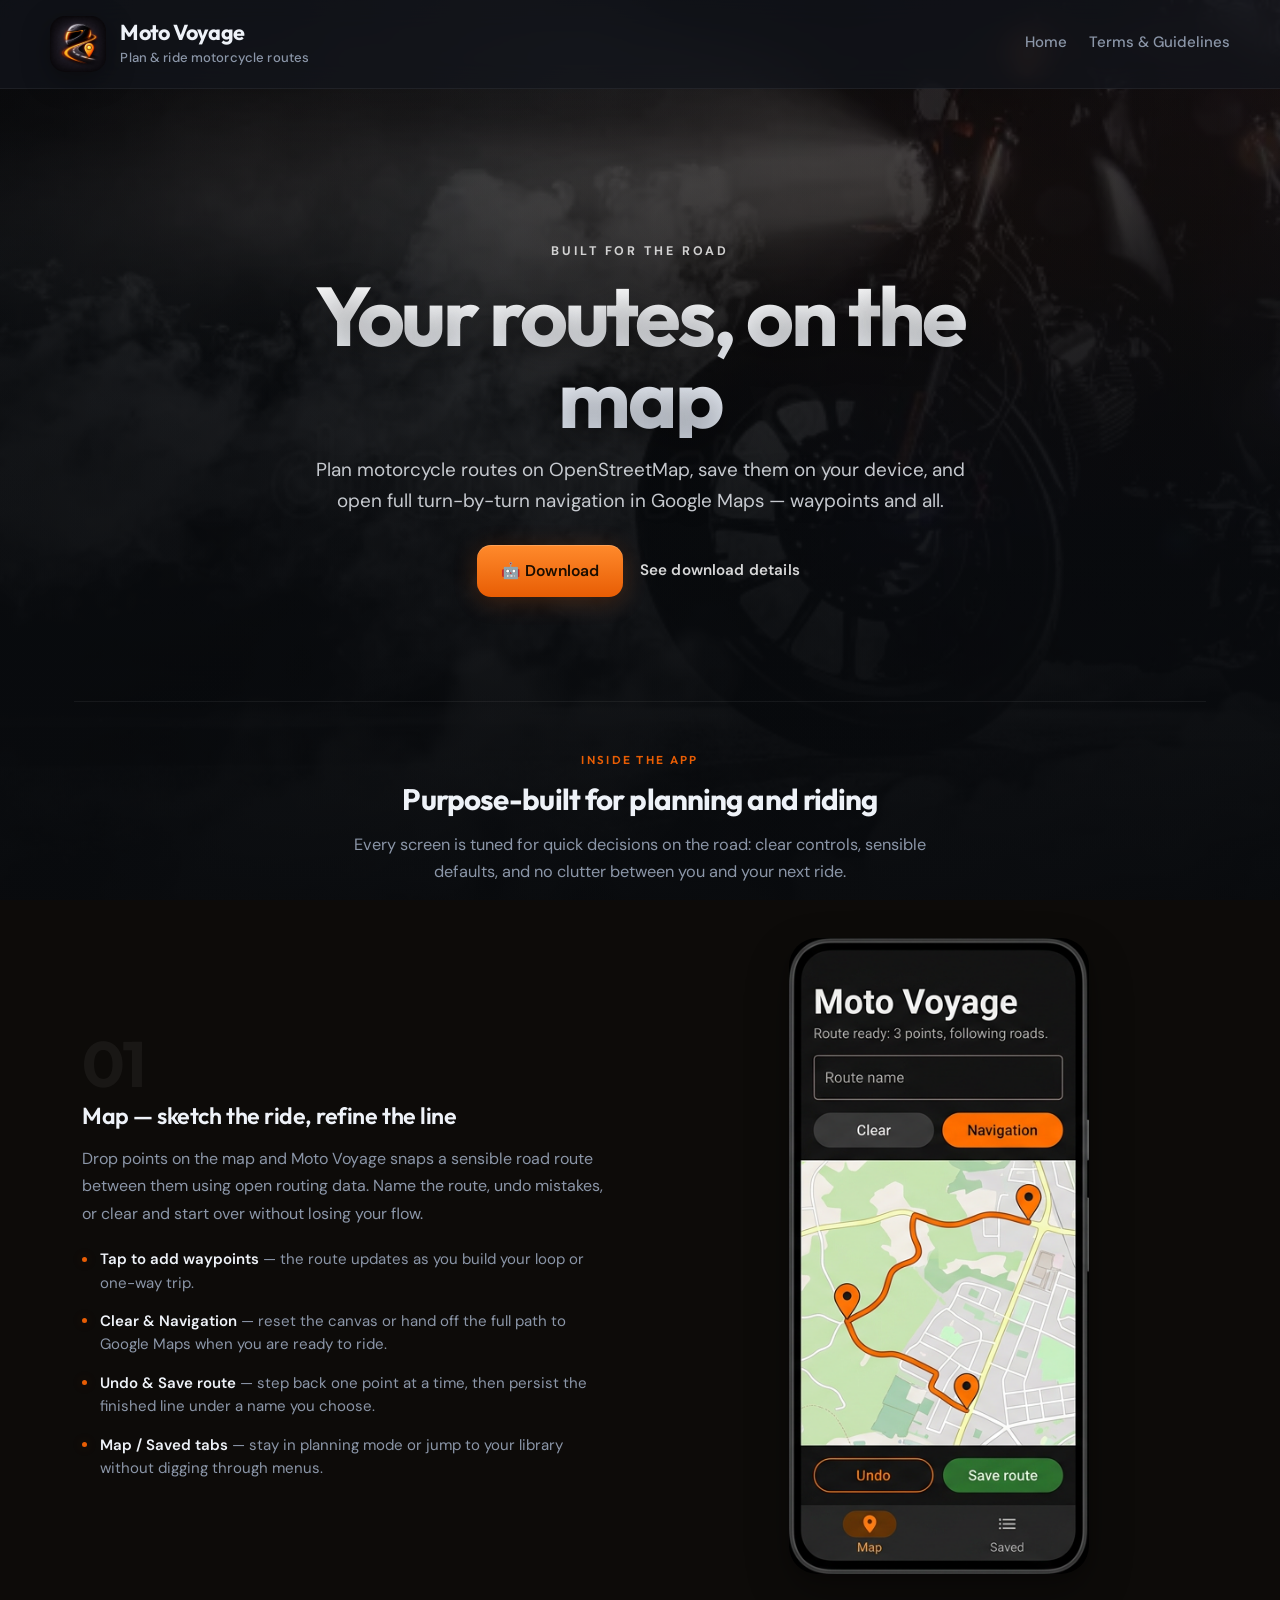
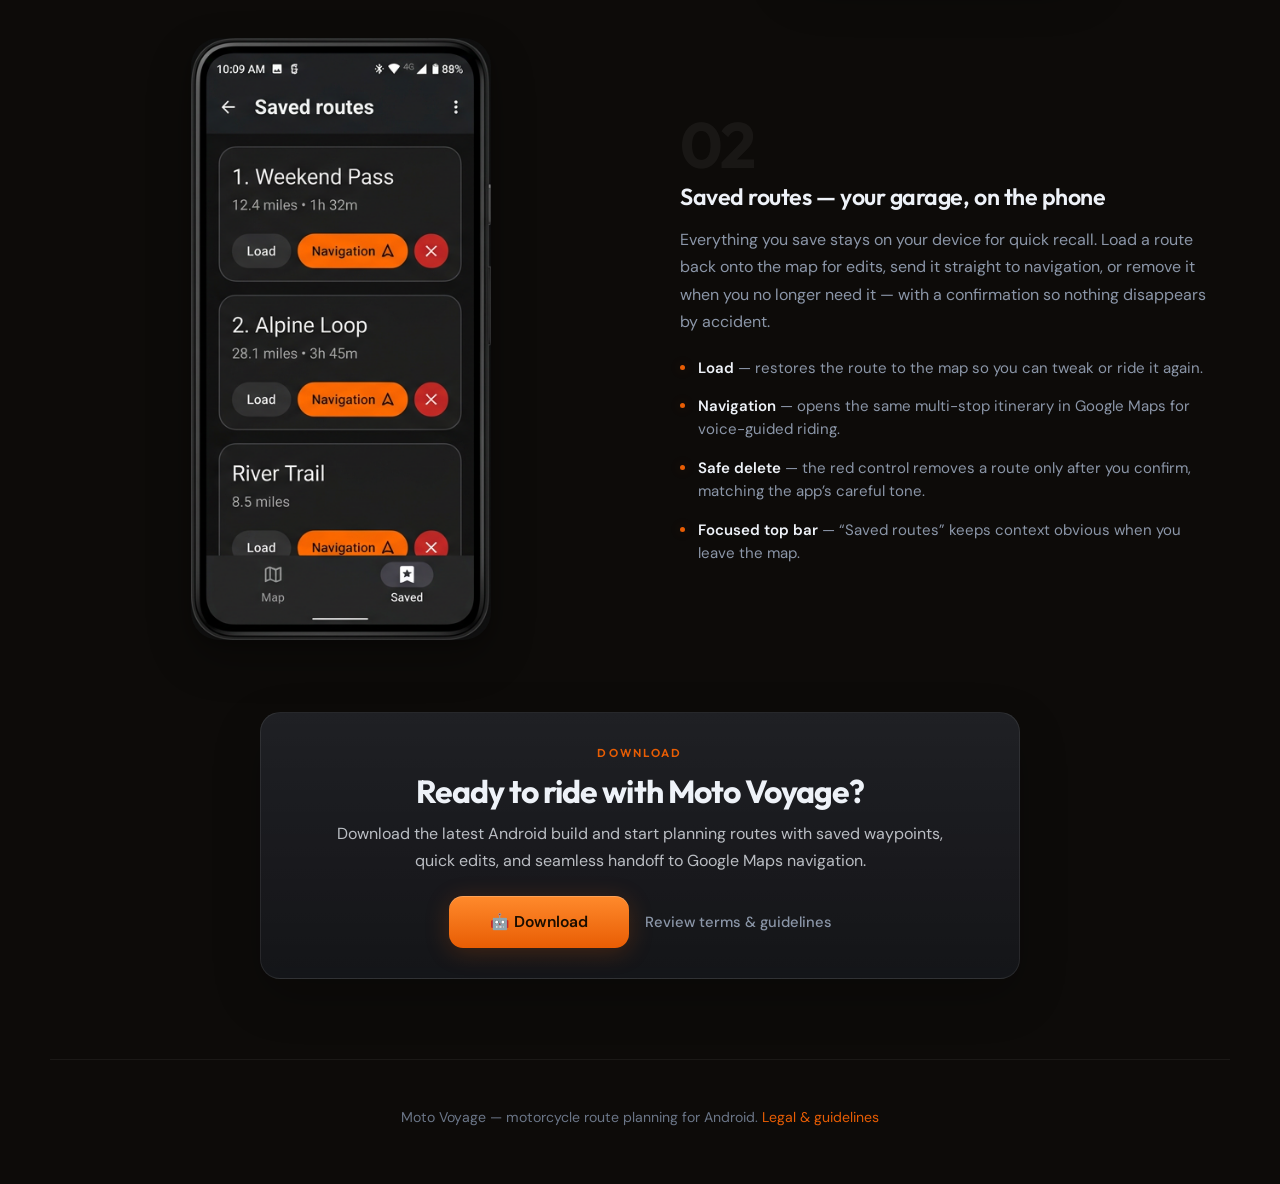
==== commit 9f25230c: "uprava 2" ====
--- a/index.html
+++ b/index.html
@@ -37,7 +37,7 @@
         full turn-by-turn navigation in Google Maps — waypoints and all.
       </p>
       <div class="cta-row">
-        <a class="btn btn-primary" href="MotoVoyage.apk" download>Download for Android</a>
+        <a class="btn btn-primary" href="MotoVoyage.apk" download>🤖 Download</a>
         <a class="scroll-link" href="#download">See download details</a>
       </div>
     </section>
@@ -106,7 +106,7 @@
           quick edits, and seamless handoff to Google Maps navigation.
         </p>
         <div class="download-actions">
-          <a class="btn btn-primary btn-download" href="MotoVoyage.apk" download>Download APK</a>
+          <a class="btn btn-primary btn-download" href="MotoVoyage.apk" download>🤖 Download</a>
           <a class="download-link" href="legal.html">Review terms &amp; guidelines</a>
         </div>
       </div>
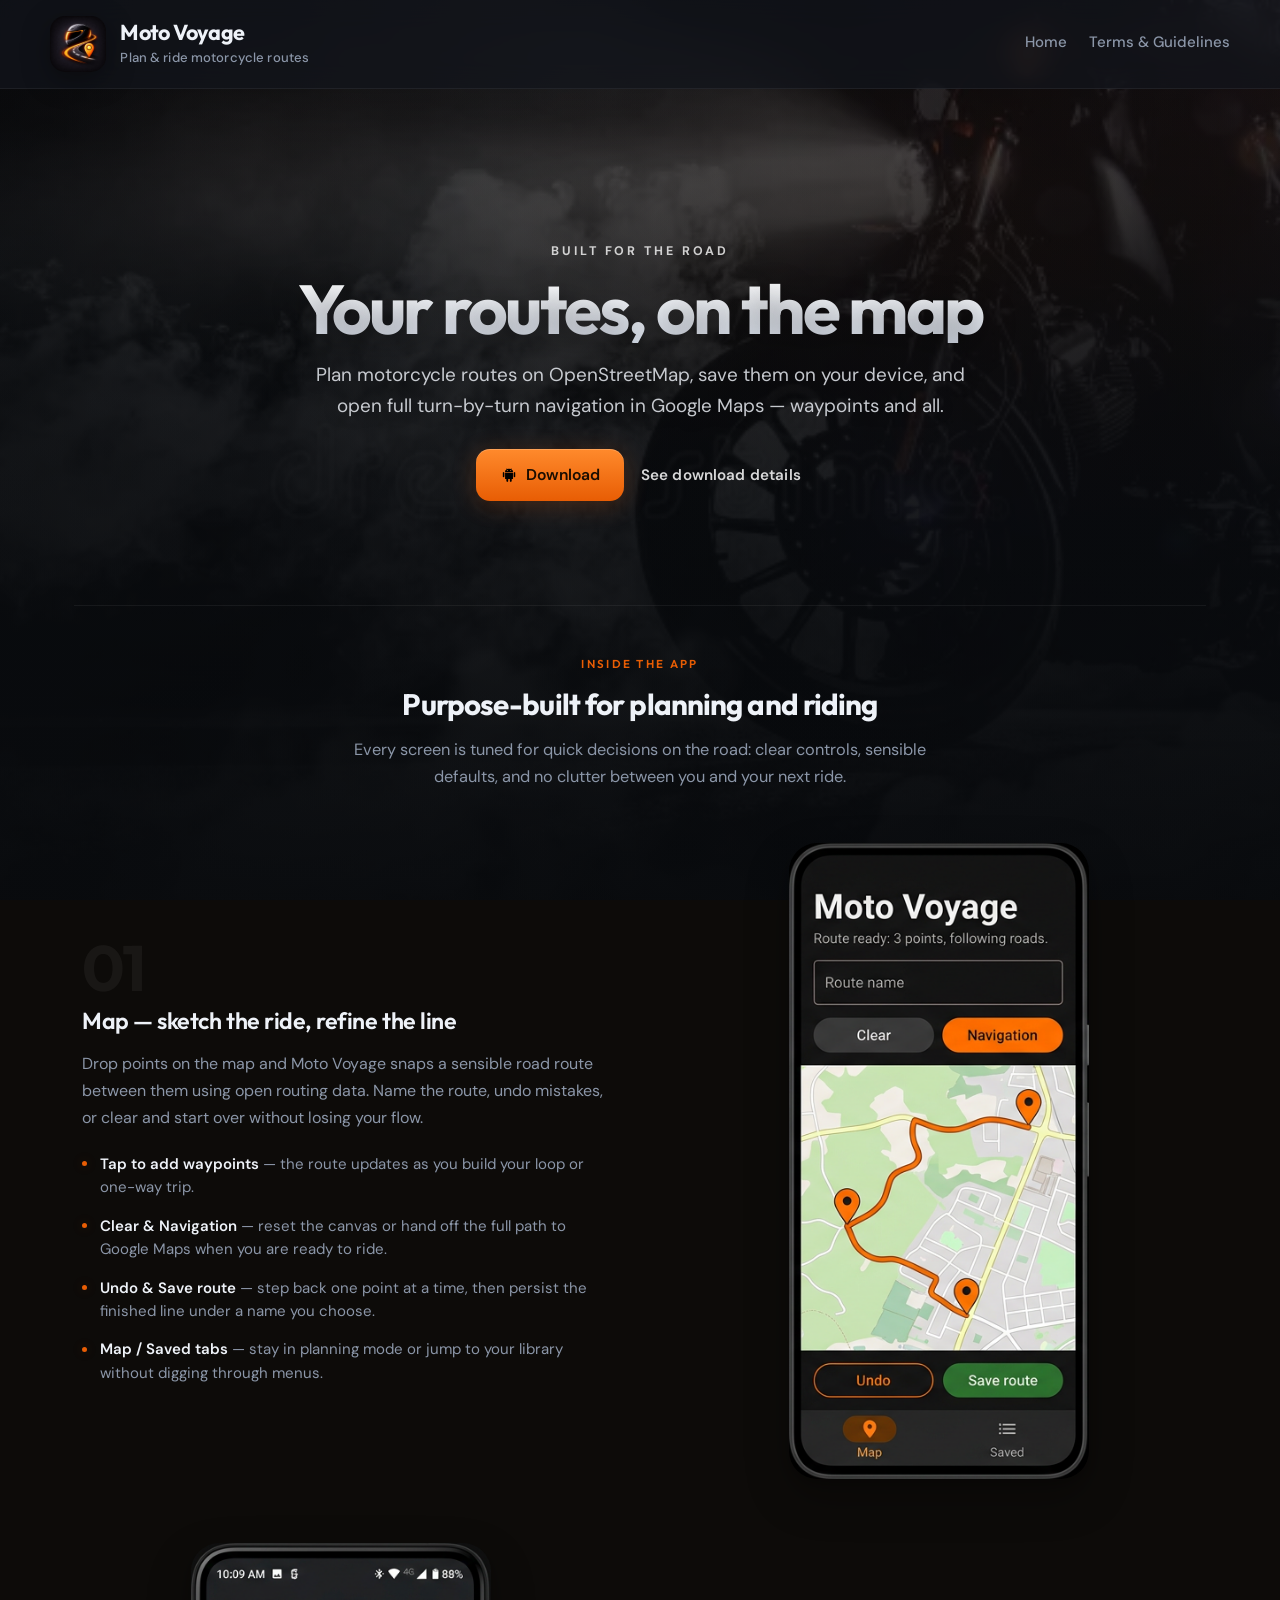
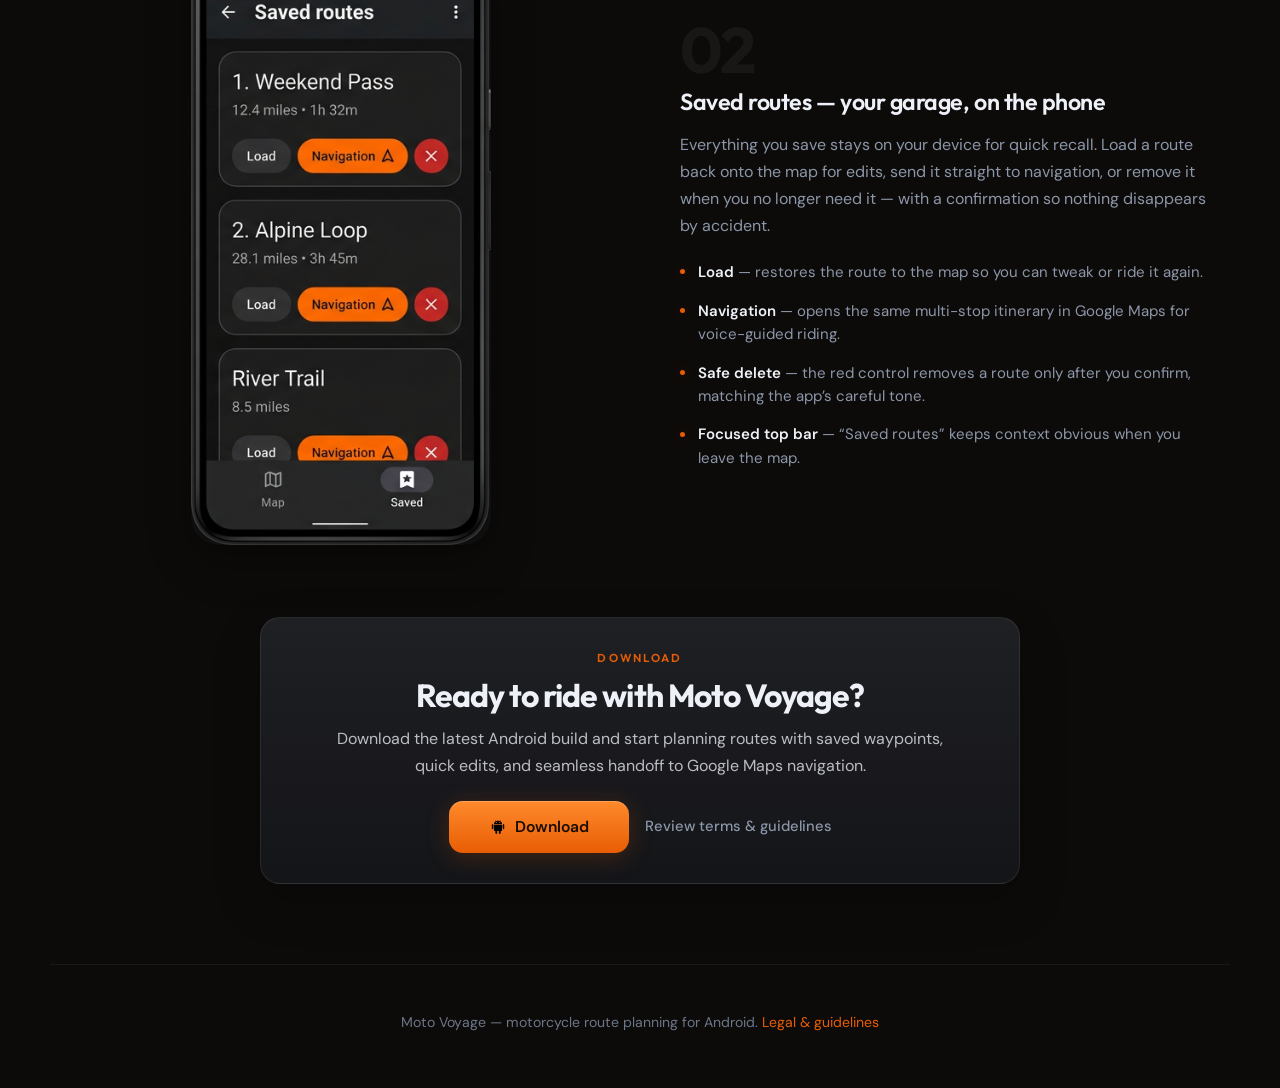
==== commit 2b5fe3e6: "update 3" ====
--- a/index.html
+++ b/index.html
@@ -37,7 +37,10 @@
         full turn-by-turn navigation in Google Maps — waypoints and all.
       </p>
       <div class="cta-row">
-        <a class="btn btn-primary" href="MotoVoyage.apk" download>🤖 Download</a>
+        <a class="btn btn-primary" href="MotoVoyage.apk" download>
+          <img class="btn-icon" src="logo-android-logo-icon-png-svg.png" alt="" width="18" height="18">
+          <span>Download</span>
+        </a>
         <a class="scroll-link" href="#download">See download details</a>
       </div>
     </section>
@@ -106,7 +109,10 @@
           quick edits, and seamless handoff to Google Maps navigation.
         </p>
         <div class="download-actions">
-          <a class="btn btn-primary btn-download" href="MotoVoyage.apk" download>🤖 Download</a>
+          <a class="btn btn-primary btn-download" href="MotoVoyage.apk" download>
+            <img class="btn-icon" src="logo-android-logo-icon-png-svg.png" alt="" width="18" height="18">
+            <span>Download</span>
+          </a>
           <a class="download-link" href="legal.html">Review terms &amp; guidelines</a>
         </div>
       </div>
--- a/styles.css
+++ b/styles.css
@@ -214,11 +214,12 @@
 
 .hero h1 {
   font-family: var(--font-display);
-  font-size: clamp(2.5rem, 6.8vw, 5.2rem);
+  font-size: clamp(1.85rem, 5.4vw, 5.2rem);
   font-weight: 700;
   margin: 0 0 1rem;
   letter-spacing: -0.04em;
   line-height: 0.98;
+  white-space: nowrap;
   text-shadow: 0 8px 32px rgba(0, 0, 0, 0.4);
   background: linear-gradient(180deg, #fff 0%, #dfe6f2 100%);
   -webkit-background-clip: text;
@@ -277,6 +278,13 @@
   background: linear-gradient(180deg, #ffa04a 0%, #f07010 100%);
   color: #1a0d00;
   box-shadow: 0 6px 32px rgba(232, 93, 4, 0.35);
+}
+
+.btn-icon {
+  width: 18px;
+  height: 18px;
+  object-fit: contain;
+  flex-shrink: 0;
 }
 
 .scroll-link {
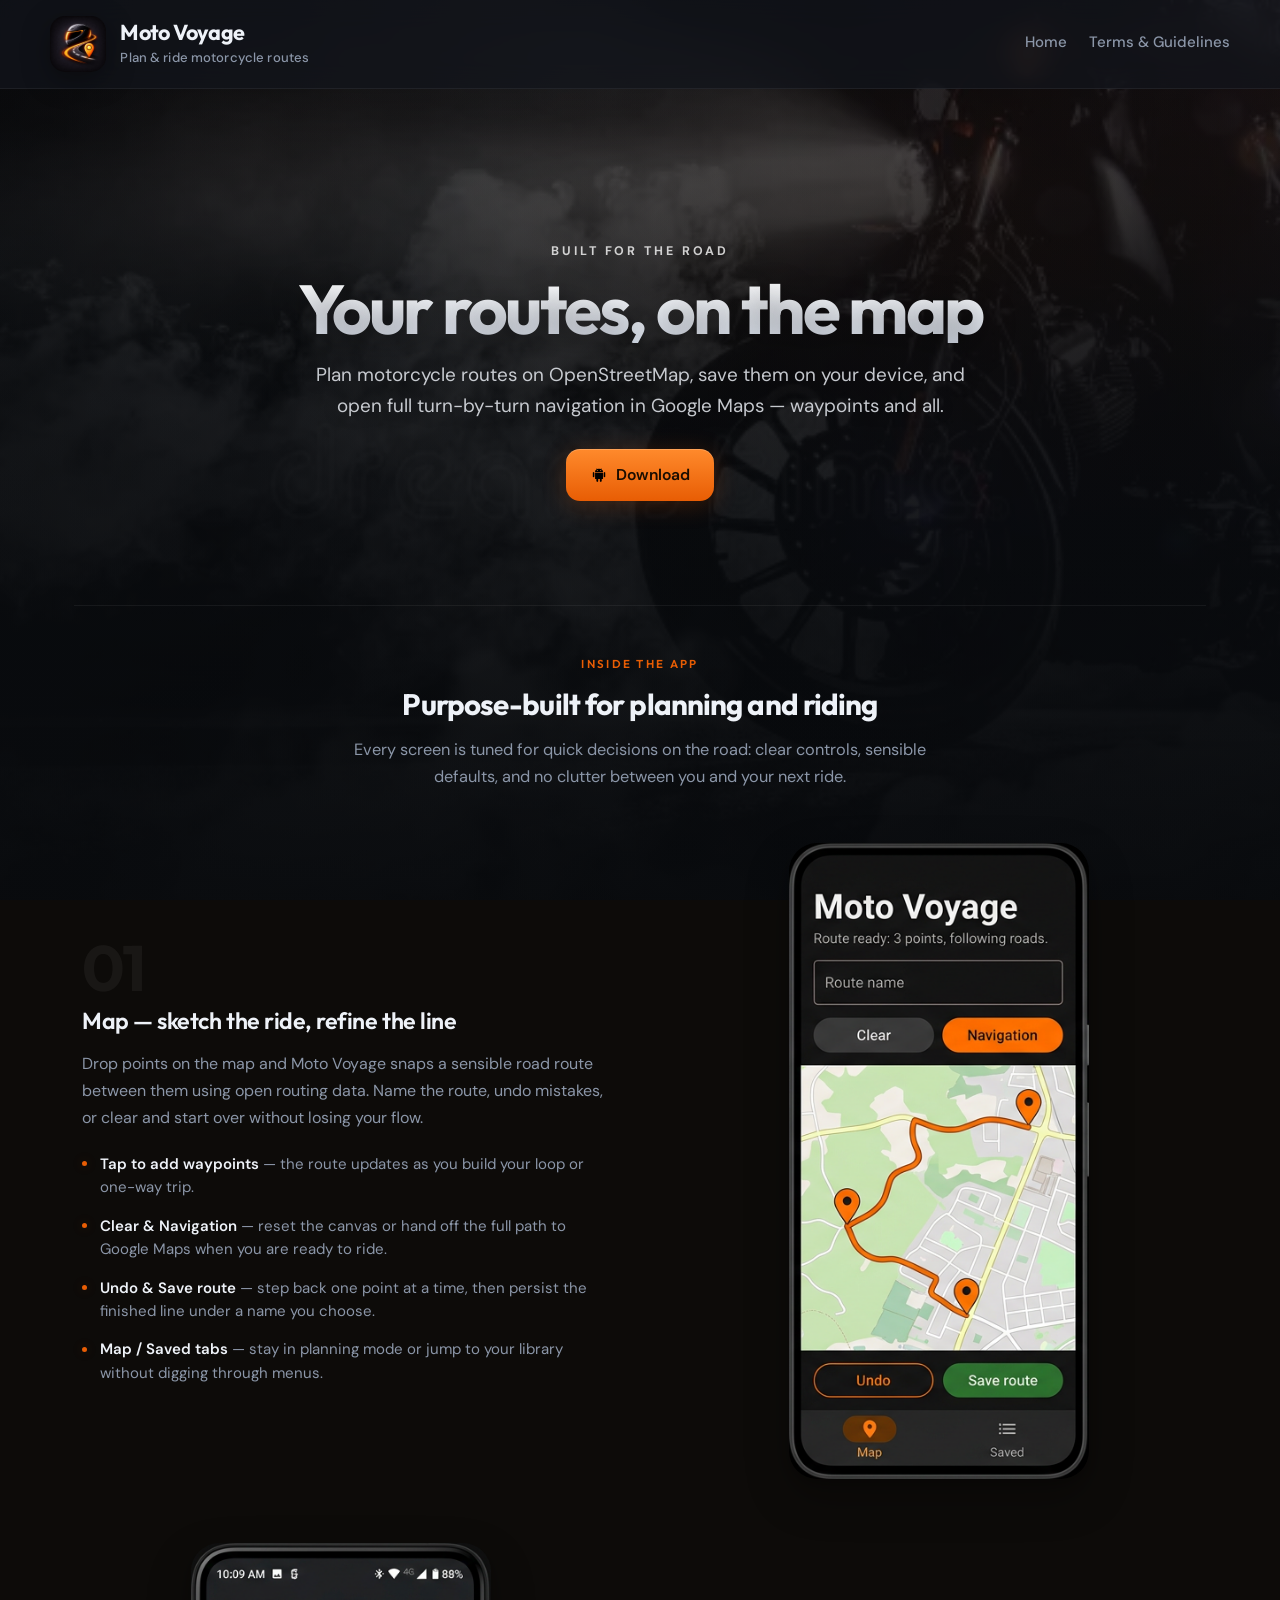
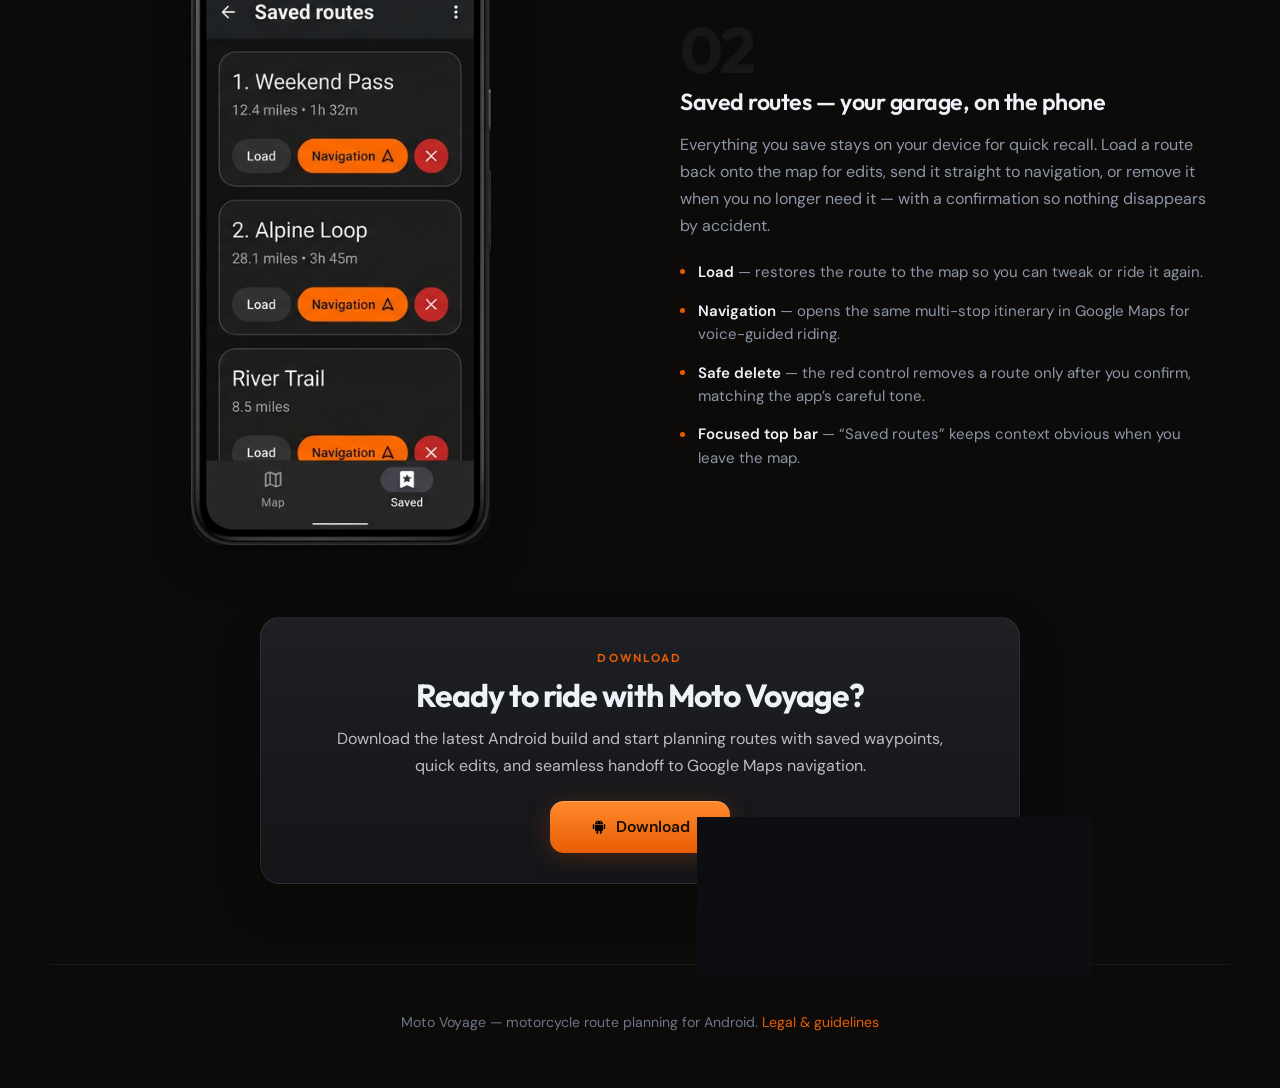
==== commit 771b3623: "update 3" ====
--- a/index.html
+++ b/index.html
@@ -41,7 +41,6 @@
           <img class="btn-icon" src="logo-android-logo-icon-png-svg.png" alt="" width="18" height="18">
           <span>Download</span>
         </a>
-        <a class="scroll-link" href="#download">See download details</a>
       </div>
     </section>
 
@@ -113,7 +112,6 @@
             <img class="btn-icon" src="logo-android-logo-icon-png-svg.png" alt="" width="18" height="18">
             <span>Download</span>
           </a>
-          <a class="download-link" href="legal.html">Review terms &amp; guidelines</a>
         </div>
       </div>
     </section>
--- a/styles.css
+++ b/styles.css
@@ -287,22 +287,6 @@
   flex-shrink: 0;
 }
 
-.scroll-link {
-  display: inline-flex;
-  align-items: center;
-  justify-content: center;
-  min-height: 2.75rem;
-  padding: 0 0.2rem;
-  color: rgba(255, 255, 255, 0.84);
-  font-size: 0.95rem;
-  font-weight: 600;
-  letter-spacing: 0.01em;
-}
-
-.scroll-link:hover {
-  color: #fff;
-}
-
 .btn-secondary {
   background: rgba(255, 255, 255, 0.04);
   color: var(--muted);
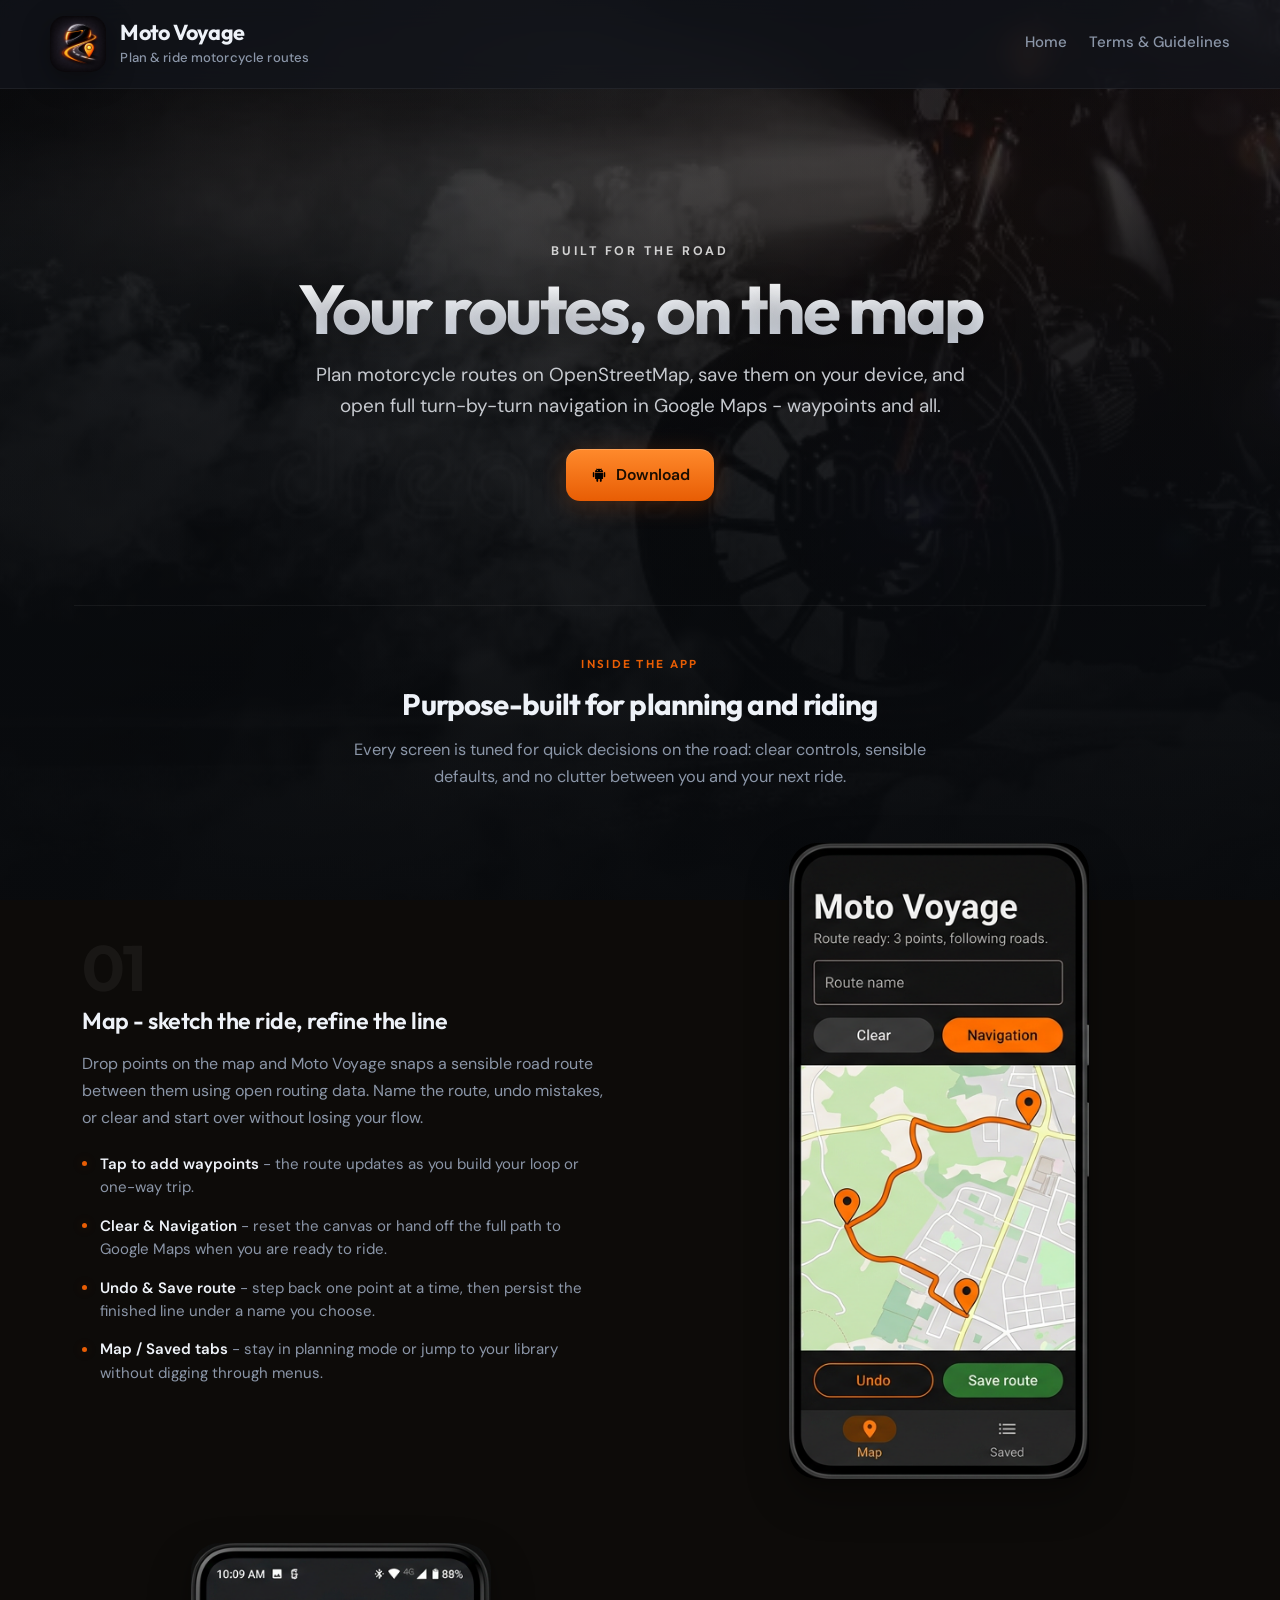
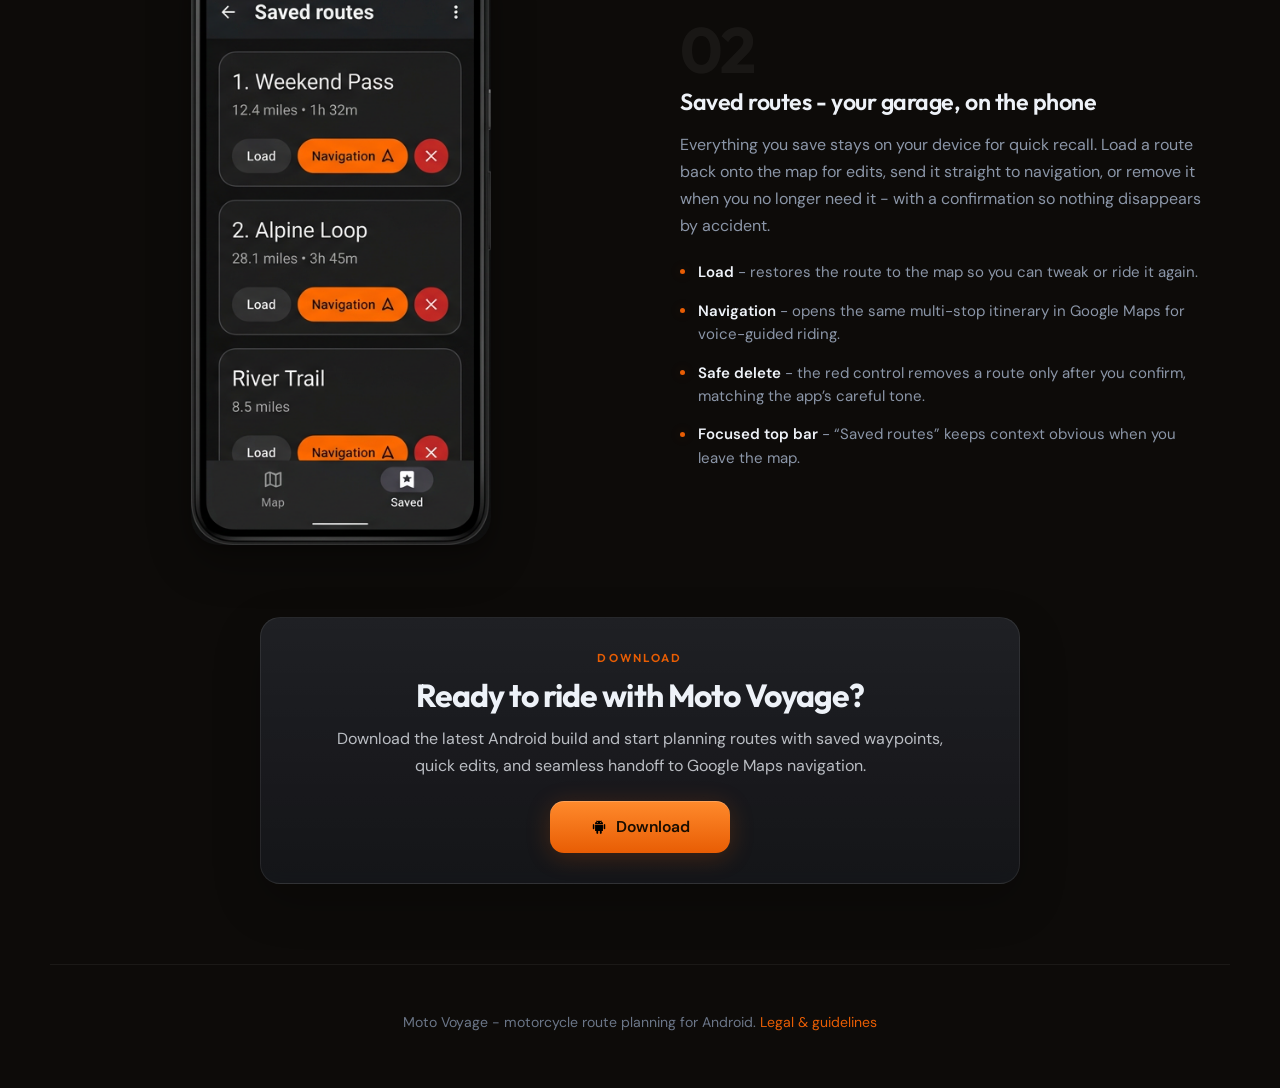
==== commit 35d20218: "update 4" ====
--- a/index.html
+++ b/index.html
@@ -3,7 +3,7 @@
 <head>
   <meta charset="utf-8">
   <meta name="viewport" content="width=device-width, initial-scale=1">
-  <title>Moto Voyage — Plan &amp; ride motorcycle routes</title>
+  <title>Moto Voyage - Plan &amp; ride motorcycle routes</title>
   <meta name="description" content="Moto Voyage: plan motorcycle routes on OpenStreetMap, save them, and open turn-by-turn navigation in Google Maps.">
   <link rel="preconnect" href="https://fonts.googleapis.com">
   <link rel="preconnect" href="https://fonts.gstatic.com" crossorigin>
@@ -34,7 +34,7 @@
       <h1>Your routes, on the map</h1>
       <p class="lead">
         Plan motorcycle routes on OpenStreetMap, save them on your device, and open
-        full turn-by-turn navigation in Google Maps — waypoints and all.
+        full turn-by-turn navigation in Google Maps - waypoints and all.
       </p>
       <div class="cta-row">
         <a class="btn btn-primary" href="MotoVoyage.apk" download>
@@ -57,16 +57,16 @@
       <article class="showcase-row">
         <div class="showcase-copy">
           <span class="showcase-index" aria-hidden="true">01</span>
-          <h3 class="showcase-title">Map — sketch the ride, refine the line</h3>
+          <h3 class="showcase-title">Map - sketch the ride, refine the line</h3>
           <p class="showcase-desc">
             Drop points on the map and Moto Voyage snaps a sensible road route between them using
             open routing data. Name the route, undo mistakes, or clear and start over without losing your flow.
           </p>
           <ul class="showcase-points">
-            <li><strong>Tap to add waypoints</strong> — the route updates as you build your loop or one-way trip.</li>
-            <li><strong>Clear &amp; Navigation</strong> — reset the canvas or hand off the full path to Google Maps when you are ready to ride.</li>
-            <li><strong>Undo &amp; Save route</strong> — step back one point at a time, then persist the finished line under a name you choose.</li>
-            <li><strong>Map / Saved tabs</strong> — stay in planning mode or jump to your library without digging through menus.</li>
+            <li><strong>Tap to add waypoints</strong> - the route updates as you build your loop or one-way trip.</li>
+            <li><strong>Clear &amp; Navigation</strong> - reset the canvas or hand off the full path to Google Maps when you are ready to ride.</li>
+            <li><strong>Undo &amp; Save route</strong> - step back one point at a time, then persist the finished line under a name you choose.</li>
+            <li><strong>Map / Saved tabs</strong> - stay in planning mode or jump to your library without digging through menus.</li>
           </ul>
         </div>
         <div class="showcase-visual">
@@ -79,16 +79,16 @@
       <article class="showcase-row showcase-row--reverse">
         <div class="showcase-copy">
           <span class="showcase-index" aria-hidden="true">02</span>
-          <h3 class="showcase-title">Saved routes — your garage, on the phone</h3>
+          <h3 class="showcase-title">Saved routes - your garage, on the phone</h3>
           <p class="showcase-desc">
             Everything you save stays on your device for quick recall. Load a route back onto the map for edits,
-            send it straight to navigation, or remove it when you no longer need it — with a confirmation so nothing disappears by accident.
+            send it straight to navigation, or remove it when you no longer need it - with a confirmation so nothing disappears by accident.
           </p>
           <ul class="showcase-points">
-            <li><strong>Load</strong> — restores the route to the map so you can tweak or ride it again.</li>
-            <li><strong>Navigation</strong> — opens the same multi-stop itinerary in Google Maps for voice-guided riding.</li>
-            <li><strong>Safe delete</strong> — the red control removes a route only after you confirm, matching the app’s careful tone.</li>
-            <li><strong>Focused top bar</strong> — “Saved routes” keeps context obvious when you leave the map.</li>
+            <li><strong>Load</strong> - restores the route to the map so you can tweak or ride it again.</li>
+            <li><strong>Navigation</strong> - opens the same multi-stop itinerary in Google Maps for voice-guided riding.</li>
+            <li><strong>Safe delete</strong> - the red control removes a route only after you confirm, matching the app’s careful tone.</li>
+            <li><strong>Focused top bar</strong> - “Saved routes” keeps context obvious when you leave the map.</li>
           </ul>
         </div>
         <div class="showcase-visual">
@@ -118,7 +118,7 @@
   </main>
 
   <footer class="site-footer">
-    <p>Moto Voyage — motorcycle route planning for Android. <a href="legal.html">Legal &amp; guidelines</a></p>
+    <p>Moto Voyage - motorcycle route planning for Android. <a href="legal.html">Legal &amp; guidelines</a></p>
   </footer>
 </body>
 </html>
--- a/styles.css
+++ b/styles.css
@@ -1,4 +1,4 @@
-/* Moto Voyage — landing + legal */
+/* Moto Voyage - landing + legal */
 :root {
   --bg: #0a0c10;
   --bg-elevated: #12151c;
@@ -15,7 +15,7 @@
   --radius-lg: 22px;
   --font-sans: "DM Sans", system-ui, -apple-system, "Segoe UI", sans-serif;
   --font-display: "Outfit", var(--font-sans);
-  /* Light lift only — avoids a heavy dark “halo” around the phone */
+  /* Light lift only - avoids a heavy dark “halo” around the phone */
   --shadow-phone: 0 18px 44px rgba(0, 0, 0, 0.28), 0 4px 12px rgba(0, 0, 0, 0.18);
 }
 
@@ -40,7 +40,7 @@
   -webkit-font-smoothing: antialiased;
 }
 
-/* Warm, lightly textured backdrop — orange tint, restrained */
+/* Warm, lightly textured backdrop - orange tint, restrained */
 .page-bg {
   position: fixed;
   inset: 0;
@@ -299,7 +299,7 @@
   background: rgba(255, 255, 255, 0.06);
 }
 
-/* —— Showcase (alternating feature + device) —— */
+/* Showcase (alternating feature + device) */
 .showcase {
   margin-top: 3.5rem;
   padding-top: 3rem;
@@ -461,7 +461,7 @@
   }
 }
 
-/* Phone screenshots — capped so they sit smaller next to copy */
+/* Phone screenshots - capped so they sit smaller next to copy */
 .phone-screen {
   width: 100%;
   max-width: min(260px, 82vw);
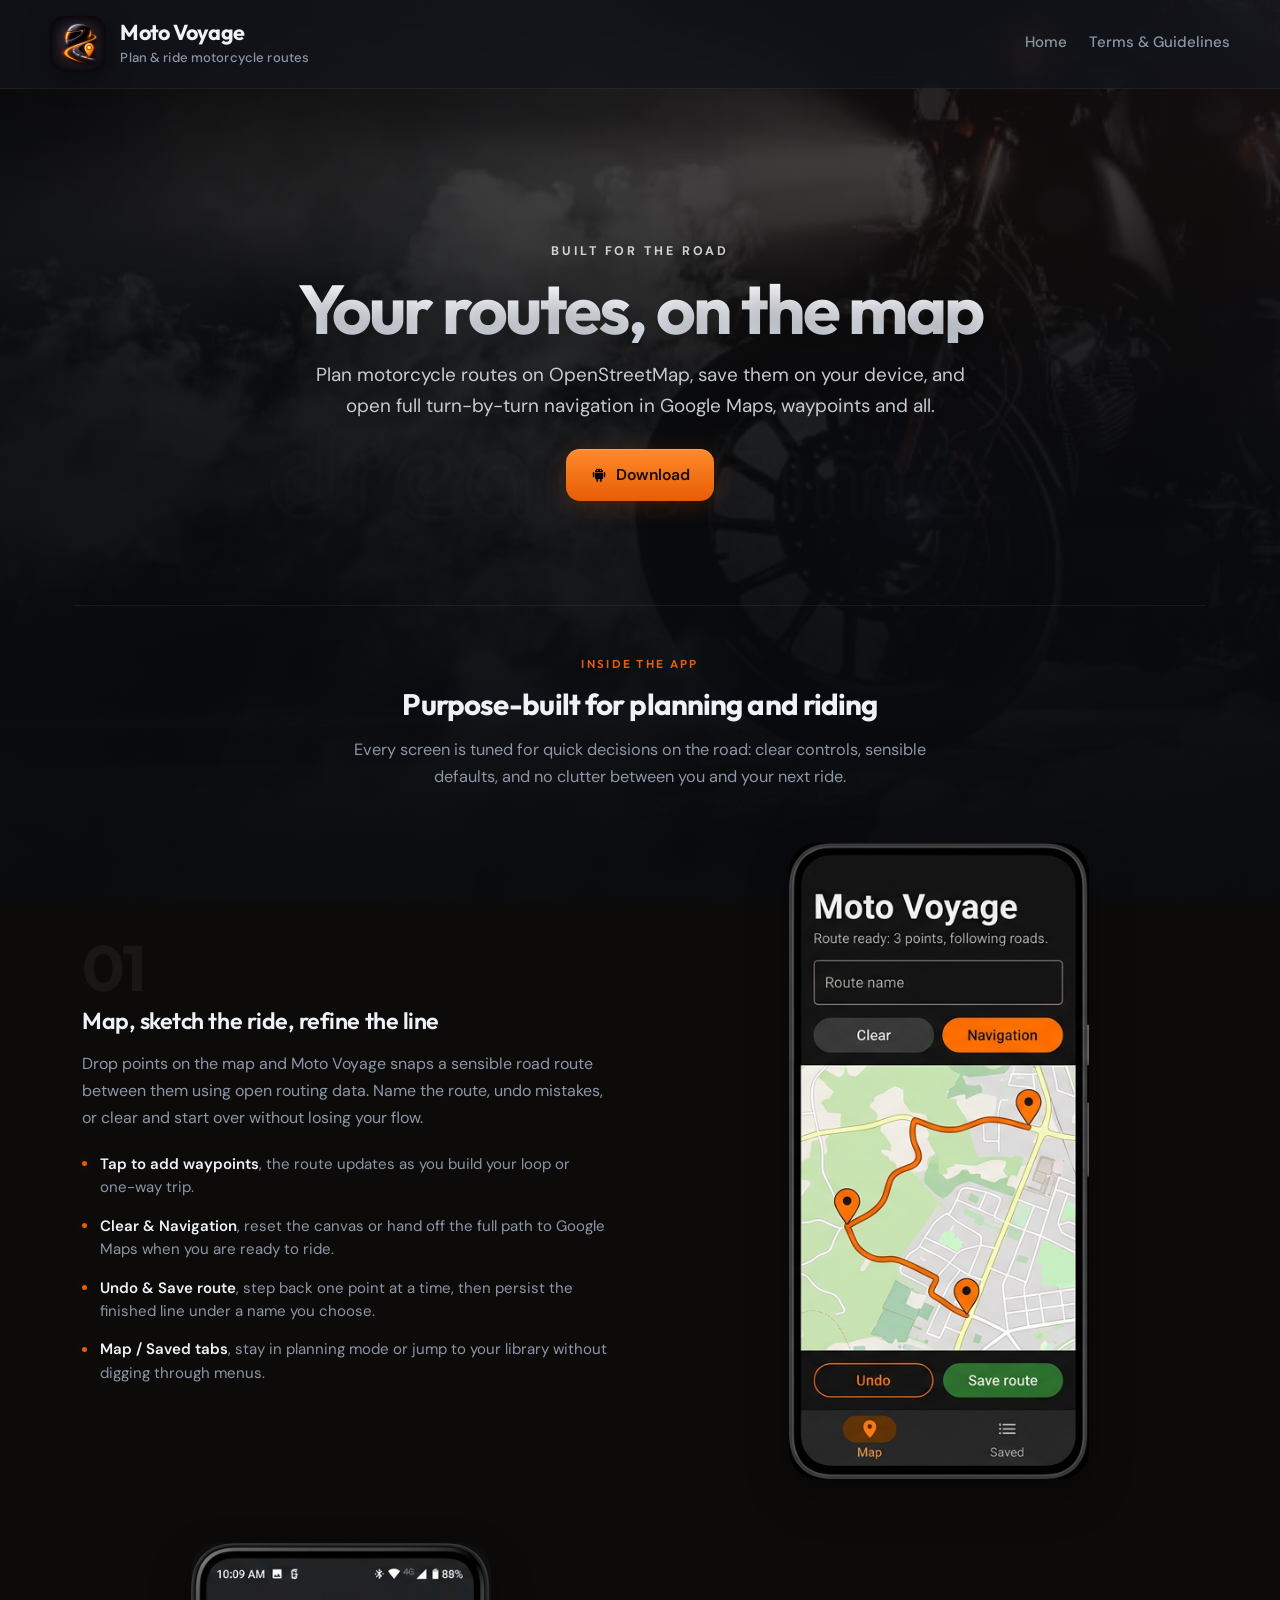
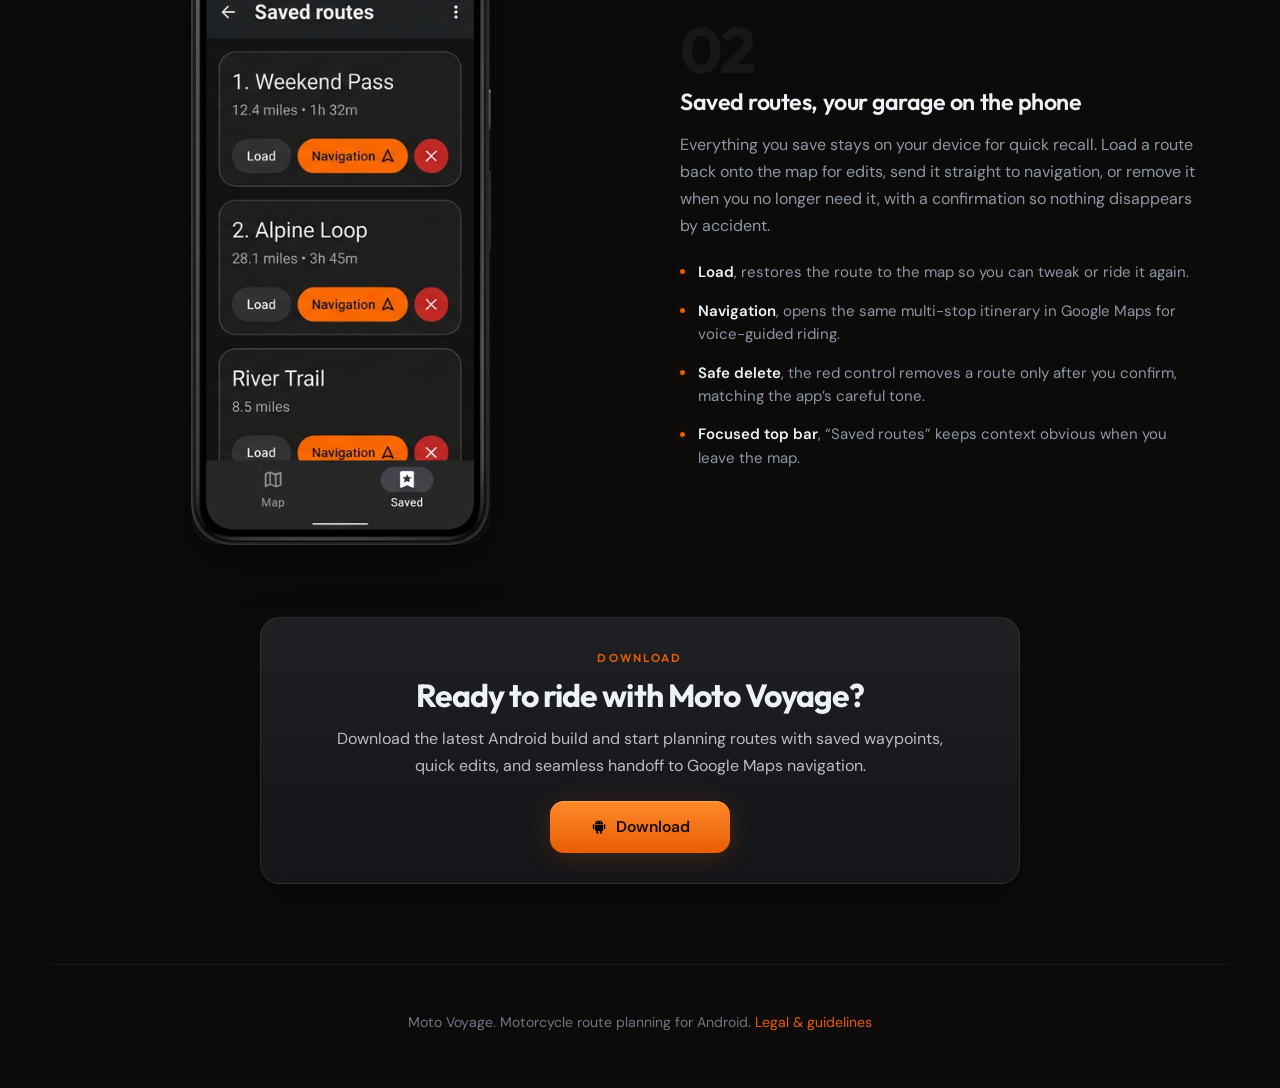
==== commit 7cbc1432: "update 5" ====
--- a/index.html
+++ b/index.html
@@ -3,7 +3,7 @@
 <head>
   <meta charset="utf-8">
   <meta name="viewport" content="width=device-width, initial-scale=1">
-  <title>Moto Voyage - Plan &amp; ride motorcycle routes</title>
+  <title>Moto Voyage | Plan &amp; ride motorcycle routes</title>
   <meta name="description" content="Moto Voyage: plan motorcycle routes on OpenStreetMap, save them, and open turn-by-turn navigation in Google Maps.">
   <link rel="preconnect" href="https://fonts.googleapis.com">
   <link rel="preconnect" href="https://fonts.gstatic.com" crossorigin>
@@ -34,7 +34,7 @@
       <h1>Your routes, on the map</h1>
       <p class="lead">
         Plan motorcycle routes on OpenStreetMap, save them on your device, and open
-        full turn-by-turn navigation in Google Maps - waypoints and all.
+        full turn-by-turn navigation in Google Maps, waypoints and all.
       </p>
       <div class="cta-row">
         <a class="btn btn-primary" href="MotoVoyage.apk" download>
@@ -57,16 +57,16 @@
       <article class="showcase-row">
         <div class="showcase-copy">
           <span class="showcase-index" aria-hidden="true">01</span>
-          <h3 class="showcase-title">Map - sketch the ride, refine the line</h3>
+          <h3 class="showcase-title">Map, sketch the ride, refine the line</h3>
           <p class="showcase-desc">
             Drop points on the map and Moto Voyage snaps a sensible road route between them using
             open routing data. Name the route, undo mistakes, or clear and start over without losing your flow.
           </p>
           <ul class="showcase-points">
-            <li><strong>Tap to add waypoints</strong> - the route updates as you build your loop or one-way trip.</li>
-            <li><strong>Clear &amp; Navigation</strong> - reset the canvas or hand off the full path to Google Maps when you are ready to ride.</li>
-            <li><strong>Undo &amp; Save route</strong> - step back one point at a time, then persist the finished line under a name you choose.</li>
-            <li><strong>Map / Saved tabs</strong> - stay in planning mode or jump to your library without digging through menus.</li>
+            <li><strong>Tap to add waypoints</strong>, the route updates as you build your loop or one-way trip.</li>
+            <li><strong>Clear &amp; Navigation</strong>, reset the canvas or hand off the full path to Google Maps when you are ready to ride.</li>
+            <li><strong>Undo &amp; Save route</strong>, step back one point at a time, then persist the finished line under a name you choose.</li>
+            <li><strong>Map / Saved tabs</strong>, stay in planning mode or jump to your library without digging through menus.</li>
           </ul>
         </div>
         <div class="showcase-visual">
@@ -79,16 +79,16 @@
       <article class="showcase-row showcase-row--reverse">
         <div class="showcase-copy">
           <span class="showcase-index" aria-hidden="true">02</span>
-          <h3 class="showcase-title">Saved routes - your garage, on the phone</h3>
+          <h3 class="showcase-title">Saved routes, your garage on the phone</h3>
           <p class="showcase-desc">
             Everything you save stays on your device for quick recall. Load a route back onto the map for edits,
-            send it straight to navigation, or remove it when you no longer need it - with a confirmation so nothing disappears by accident.
+            send it straight to navigation, or remove it when you no longer need it, with a confirmation so nothing disappears by accident.
           </p>
           <ul class="showcase-points">
-            <li><strong>Load</strong> - restores the route to the map so you can tweak or ride it again.</li>
-            <li><strong>Navigation</strong> - opens the same multi-stop itinerary in Google Maps for voice-guided riding.</li>
-            <li><strong>Safe delete</strong> - the red control removes a route only after you confirm, matching the app’s careful tone.</li>
-            <li><strong>Focused top bar</strong> - “Saved routes” keeps context obvious when you leave the map.</li>
+            <li><strong>Load</strong>, restores the route to the map so you can tweak or ride it again.</li>
+            <li><strong>Navigation</strong>, opens the same multi-stop itinerary in Google Maps for voice-guided riding.</li>
+            <li><strong>Safe delete</strong>, the red control removes a route only after you confirm, matching the app’s careful tone.</li>
+            <li><strong>Focused top bar</strong>, “Saved routes” keeps context obvious when you leave the map.</li>
           </ul>
         </div>
         <div class="showcase-visual">
@@ -118,7 +118,7 @@
   </main>
 
   <footer class="site-footer">
-    <p>Moto Voyage - motorcycle route planning for Android. <a href="legal.html">Legal &amp; guidelines</a></p>
+    <p>Moto Voyage. Motorcycle route planning for Android. <a href="legal.html">Legal &amp; guidelines</a></p>
   </footer>
 </body>
 </html>
--- a/styles.css
+++ b/styles.css
@@ -1,4 +1,4 @@
-/* Moto Voyage - landing + legal */
+/* Moto Voyage landing + legal */
 :root {
   --bg: #0a0c10;
   --bg-elevated: #12151c;
@@ -15,7 +15,7 @@
   --radius-lg: 22px;
   --font-sans: "DM Sans", system-ui, -apple-system, "Segoe UI", sans-serif;
   --font-display: "Outfit", var(--font-sans);
-  /* Light lift only - avoids a heavy dark “halo” around the phone */
+  /* Light lift only, avoids a heavy dark “halo” around the phone */
   --shadow-phone: 0 18px 44px rgba(0, 0, 0, 0.28), 0 4px 12px rgba(0, 0, 0, 0.18);
 }
 
@@ -40,7 +40,7 @@
   -webkit-font-smoothing: antialiased;
 }
 
-/* Warm, lightly textured backdrop - orange tint, restrained */
+/* Warm, lightly textured backdrop, orange tint, restrained */
 .page-bg {
   position: fixed;
   inset: 0;
@@ -461,7 +461,7 @@
   }
 }
 
-/* Phone screenshots - capped so they sit smaller next to copy */
+/* Phone screenshots, capped so they sit smaller next to copy */
 .phone-screen {
   width: 100%;
   max-width: min(260px, 82vw);
